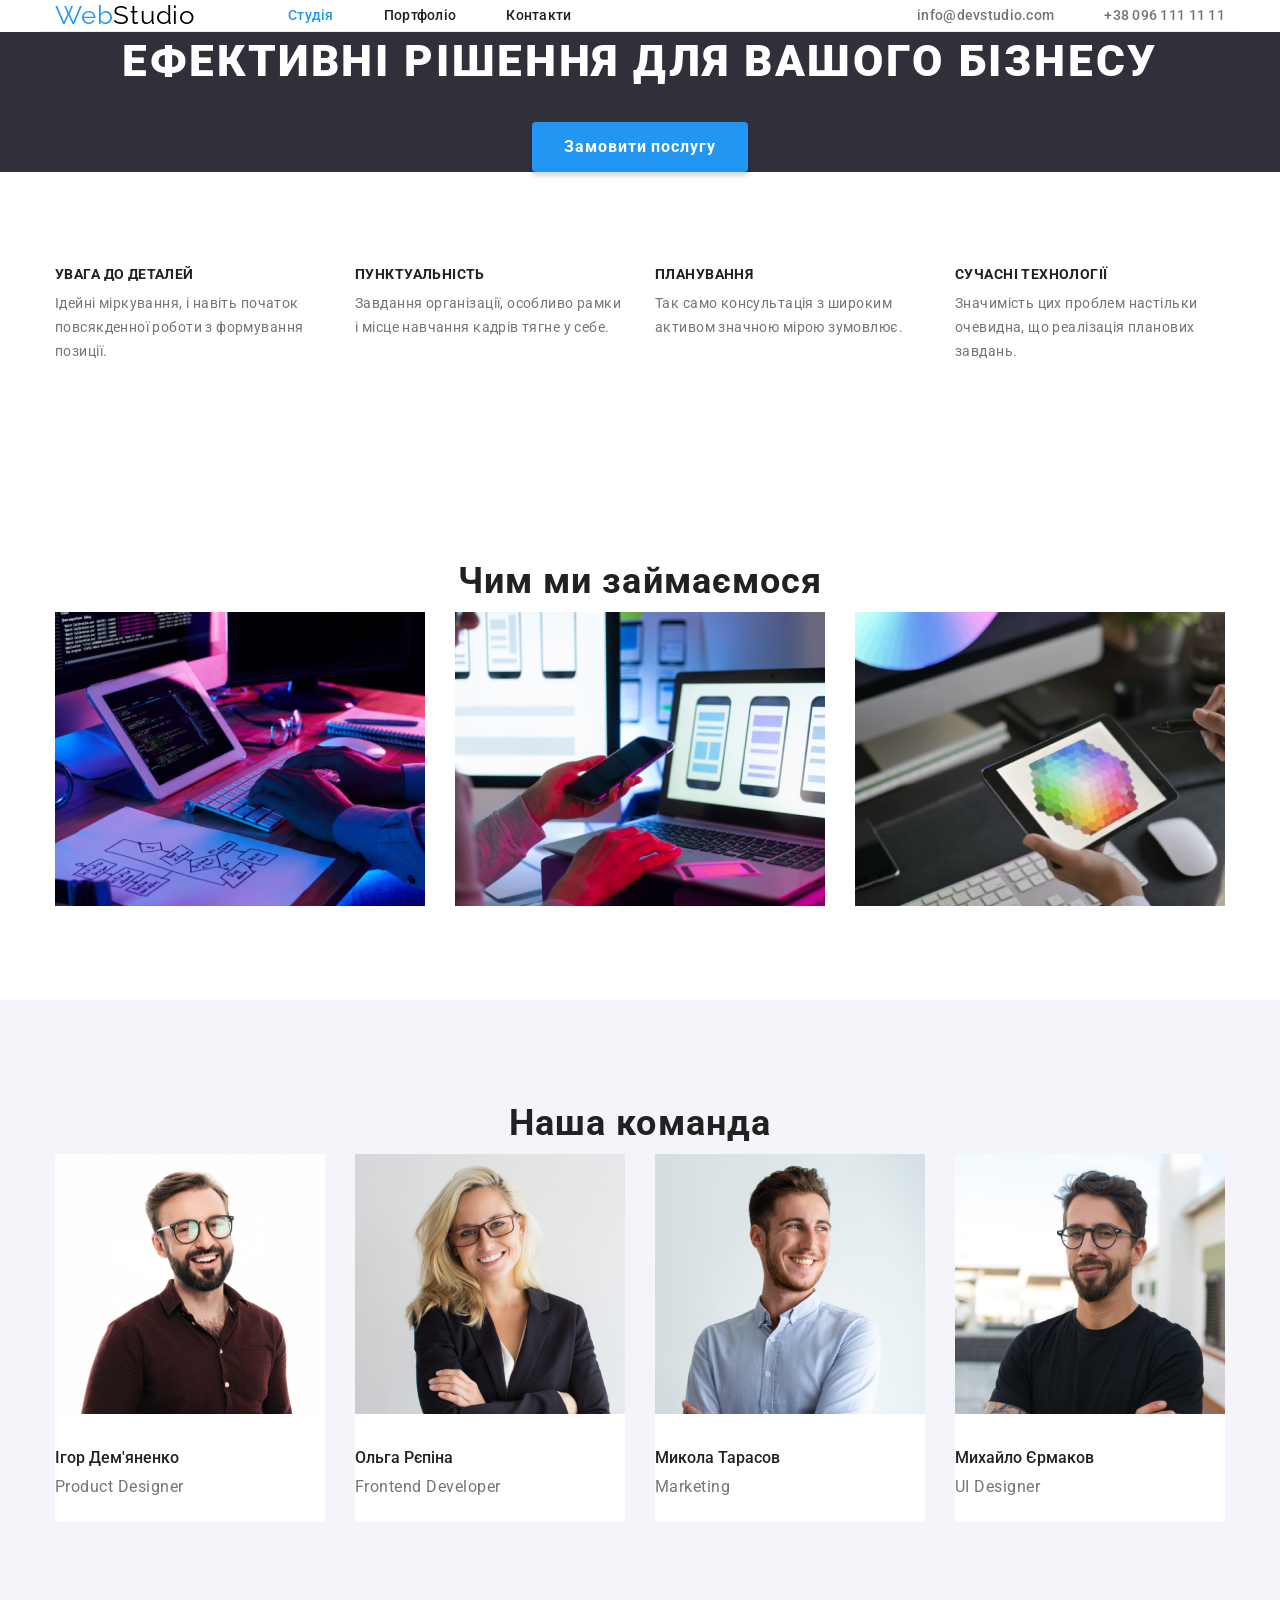
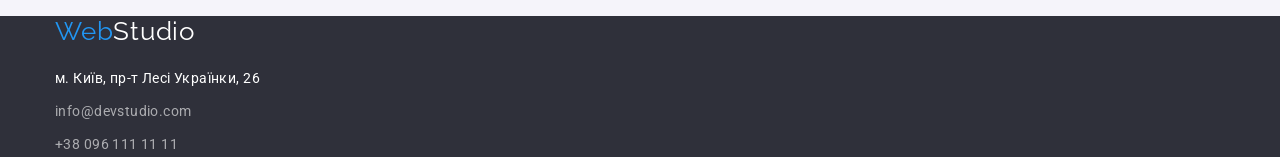
==== index.html @ 1fbc31d1 "refreshed" ====
<!DOCTYPE html>
<html lang="uk">
  <head>
    <meta charset="UTF-8" />
    <meta http-equiv="X-UA-Compatible" content="IE=edge" />
    <meta name="viewport" content="width=device-width, initial-scale=1.0" />
    <link rel="preconnect" href="https://fonts.googleapis.com" />
    <link rel="preconnect" href="https://fonts.gstatic.com" crossorigin />
    <link
      href="https://fonts.googleapis.com/css2?family=Raleway:wght@700&family=Roboto:wght@400;500;700;900&display=swap"
      rel="stylesheet"
    />

    <link
      rel="stylesheet"
      href="https://cdnjs.cloudflare.com/ajax/libs/modern-normalize/1.1.0/modern-normalize.min.css"
      integrity="sha512-wpPYUAdjBVSE4KJnH1VR1HeZfpl1ub8YT/NKx4PuQ5NmX2tKuGu6U/JRp5y+Y8XG2tV+wKQpNHVUX03MfMFn9Q=="
      crossorigin="anonymous"
      referrerpolicy="no-referrer"
    />
    <link rel="stylesheet" href="./css/styles.css" />
    <title>WebStudio</title>
  </head>
  <body>
    <header>
      <div class="container main-nav port-container">
        <nav class="main-nav">
          <a href="./index.html" class="logo">
            Web<span class="logo-studio">Studio</span></a
          >
          <ul class="nav">
            <li class="nav-item">
              <a href="./index.html" class="link-studio current">Студія</a>
            </li>
            <li class="nav-item">
              <a href="./portfolio.html" class="link-portfolio">Портфоліо</a>
            </li>
            <li class="nav-item"><a href="#" class="link-item">Контакти</a></li>
          </ul>
        </nav>
        <ul class="contacts-head">
          <li>
            <a href="mailto:info@devstudio.com" class="mail"
              >info@devstudio.com</a
            >
          </li>
          <li>
            <a href="tel:+38096-111-1111" class="tel"> +38 096 111 11 11</a>
          </li>
        </ul>
      </div>
    </header>
    <main>
      <section class="head-section">
        <div class="container">
          <h1 class="header">Ефективні рішення для вашого бізнесу</h1>
          <button type="button" class="button">Замовити послугу</button>
        </div>
      </section>
      <section class="section">
        <div class="container">
          <h2 class="visually-hidden">Наші переваги</h2>
          <ul class="benefits-ul">
            <li class="ul-item">
              <h3 class="li-item">Увага до деталей</h3>
              <p class="main-text">
                Ідейні міркування, і навіть початок повсякденної роботи з
                формування позиції.
              </p>
            </li>
            <li class="ul-item">
              <h3 class="li-item">Пунктуальність</h3>
              <p class="main-text">
                Завдання організації, особливо рамки і місце навчання кадрів
                тягне у себе.
              </p>
            </li>
            <li class="ul-item">
              <h3 class="li-item">Планування</h3>
              <p class="main-text">
                Так само консультація з широким активом значною мірою зумовлює.
              </p>
            </li>
            <li class="ul-item">
              <h3 class="li-item">Сучасні технології</h3>
              <p class="main-text">
                Значимість цих проблем настільки очевидна, що реалізація
                планових завдань.
              </p>
            </li>
          </ul>
        </div>
      </section>
      <section class="section">
        <div class="container">
          <h2 class="what-we-do">Чим ми займаємося</h2>
          <ul class="third-sec-img">
            <li>
              <img
                class="wwd-img"
                src="./images/img-new.jpg"
                alt="working_space"
                width="370"
                height="294"
              />
            </li>
            <li>
              <img
                class="wwd-img"
                src="./images/img-new1.jpg"
                alt="laptop"
                width="370"
                height="294"
              />
            </li>
            <li>
              <img
                class="wwd-img"
                src="./images/img-new2.jpg"
                alt="tablet"
                width="370"
                height="294"
              />
            </li>
          </ul>
        </div>
      </section>
      <section class="section team-bg">
        <div class="container">
          <h2 class="our-team">Наша команда</h2>
          <ul class="team-ul">
            <li class="team-card">
              <img
                class="team-img"
                src="./images/igor.jpg"
                alt="Igor"
                width="270"
                height="260"
                class="igor-img"
              />
              <h3 class="name">Ігор Дем'яненко</h3>
              <p class="job">Product Designer</p>
            </li>
            <li class="team-card">
              <img
                class="team-img"
                src="./images/olga.jpg"
                alt="Olga"
                width="270"
                height="260"
                class="olga-img"
              />
              <h3 class="name">Ольга Рєпіна</h3>
              <p class="job">Frontend Developer</p>
            </li>
            <li class="team-card">
              <img
                class="team-img"
                src="./images/mykola.jpg"
                alt="Mykola"
                width="270"
                height="260"
                class="mykola-img"
              />
              <h3 class="name">Микола Тарасов</h3>
              <p class="job">Marketing</p>
            </li>
            <li class="team-card">
              <img
                class="team-img"
                src="./images/mykhaylo.jpg"
                alt="Mykhaylo"
                width="270"
                height="260"
                class="mykhaylo-img"
              />
              <h3 class="name">Михайло Єрмаков</h3>
              <p class="job">UI Designer</p>
            </li>
          </ul>
        </div>
      </section>
    </main>
    <footer class="footer">
      <div class="container">
        <a href="./index.html" class="logo-foot">
          Web<span class="logo-studio-foot">Studio</span>
        </a>
        <address>
          <ul>
            <li class="foot-li">
              <a
                class="adress"
                href="https://goo.gl/maps/hvYjM6rdS48BePDG6"
                target="_blank"
                rel="noopener noreferrer nofollow"
                >м. Київ, пр-т Лесі Українки, 26</a
              >
            </li>
            <li class="foot-li">
              <a href="mailto:info@devstudio.com" class="contact-foot"
                >info@devstudio.com</a
              >
            </li>
            <li class="foot-li">
              <a href="tel:+38096-111-1111" class="contact-foot">
                +38 096 111 11 11</a
              >
            </li>
          </ul>
        </address>
      </div>
    </footer>
  </body>
</html>
---- css/styles.css ----
/* font-family: 'Raleway', sans-serif;
font-family: 'Roboto', sans-serif;*/
*,
*::before,
*::after {
  box-sizing: border-box;
}
a {
  color: unset;
  text-decoration: none;
}
ul {
  list-style-type: none;
}
h1,
h2,
h3,
p,
ul {
  margin: 0px;
  padding: 0px;
}
:root {
  --color-primary: #212121;
  --color-secondary: #757575;
  --color-bg-dark: #2f303a;
  --color-bg-team: #f5f4fa;
  --color-rare: #2196f3;
  --color-foot: rgba(255, 255, 255, 0.6);
  --color-brand-dcr: #757575;
  --color-button-bg: #188ce8;
}
body {
  font-family: "Roboto", sans-serif;
  color: var(--color-primary);
  background-color: #fff;
  margin: 0 auto;
}
.container {
  width: 100%;
  max-width: 1200px;
  margin: 0 auto;
  padding-left: 15px;
  padding-right: 15px;
}
.section {
  padding-top: 94px;
  padding-bottom: 94px;
}

/*Nav*/

.button {
  display: block;
  background-color: var(--color-rare);
  color: #fff;
  box-shadow: 0px 4px 4px rgba(0, 0, 0, 0.15);
  border-radius: 4px;
  cursor: pointer;
  font-family: "Roboto", sans-serif;
  font-style: normal;
  font-weight: 700;
  font-size: 16px;
  line-height: 30px;
  display: flex;
  align-items: center;
  text-align: center;
  letter-spacing: 0.06em;
  padding: 10px 32px;
  border: none;
  margin-left: auto;
  margin-right: auto;
}
.button:hover,
.button:focus {
  background-color: var(--color-button-bg);
}
.button:active {
  background-color: var(--color-button-bg);
}
.main-nav {
  display: flex;
  align-items: center;
}
.nav {
  display: flex;
  align-items: center;
}
.nav-item {
  margin-right: 50px;
  display: block;
}
.nav-item:last-child {
  margin-right: 0px;
}
.contacts-head {
  display: flex;
  margin-left: auto;
}
.mail:hover,
.mail:focus,
.tel:hover,
.tel:focus {
  color: var(--color-rare);
}
.mail {
  color: var(--color-secondary);
  font-weight: 500;
  font-size: 14px;
  line-height: 16px;
  letter-spacing: 0.02em;
}
.tel {
  color: var(--color-secondary);
  font-weight: 500;
  font-size: 14px;
  line-height: 16px;
  letter-spacing: 0.02em;
  margin-left: 50px;
}

.logo {
  font-family: "Raleway", sans-serif;
  font-size: 26px;
  line-height: 1.192;
  letter-spacing: 0.03em;
  color: var(--color-rare);
  margin-right: 93px;
}
.logo-studio {
  color: #000;
}
.logo-studio-foot {
  color: #fff;
}

.link-item,
.link-studio,
.link-portfolio {
  font-weight: 500;
  font-size: 14px;
  line-height: 1.142;
  letter-spacing: 0.02em;
  color: var(--color-primary);
}
.link-item:hover,
.link-item:focus,
.link-studio:hover,
.link-studio:focus,
.link-portfolio:hover,
.link-portfolio:focus {
  color: var(--color-rare);
}
.link-studio.current {
  color: var(--color-rare);
}
.link-portfolio.current {
  color: var(--color-rare);
}
/*H1*/

.header {
  font-weight: 900;
  font-size: 44px;
  line-height: 1.363;
  text-align: center;
  letter-spacing: 0.06em;
  text-transform: uppercase;
  color: #fff;
  margin-top: 0px;
  margin-bottom: 30px;
}

/*Main*/

.visually-hidden {
  position: absolute;
  white-space: nowrap;
  width: 1px;
  height: 1px;
  overflow: hidden;
  border: 0;
  padding: 0;
  clip: rect(0 0 0 0);
  clip-path: inset(50%);
  margin: -1px;
}
.li-item {
  font-weight: 700;
  font-size: 14px;
  line-height: 1.142;
  letter-spacing: 0.03em;
  text-transform: uppercase;
  color: var(--color-primary);
  margin-bottom: 10px;
}
.team-card {
  display: block;
  margin-right: 30px;
  padding-bottom: 30px;
  padding-top: 0px;

  background-color: #fff;
  width: 270px;
  height: 368px;
  left: 215px;
  top: 1632px;
}
.team-card:last-child {
  margin-right: 0;
}
.team-img {
  margin-bottom: 30px;
}
.team-ul {
  display: flex;
}
.team-bg {
  background-color: var(--color-bg-team);
}
.main-text,
.job {
  font-size: 14px;
  line-height: 1.714;
  letter-spacing: 0.03em;
  color: var(--color-secondary);
}
.li-item,
.main-text {
  width: 270px;
}
.benefits-ul {
  display: flex;
}

.ul-item {
  width: 270px;

  margin-right: 30px;
}
.what-we-do,
.our-team {
  font-weight: 700;
  font-size: 36px;
  line-height: 1.666;
  text-align: center;
  letter-spacing: 0.03em;
  color: var(--color-primary);
}

.third-sec-img {
  display: flex;
}
.wwd-img {
  display: block;
  margin-right: 30px;
}

.name,
.job {
  font-size: 16px;
  line-height: 1.187;
}
.name {
  font-weight: 500;
  margin-bottom: 10px;
}
.job {
  margin: 0px;
}

/*Footer*/

.contact-foot,
.adress {
  font-style: normal;
  font-size: 14px;
  line-height: 1.714;
  letter-spacing: 0.03em;
}
.adress {
  color: #fff;
}
.contact-foot {
  color: var(--color-foot);
}
.contact-foot:hover,
.contact-foot:focus,
.adress:focus,
.adress:hover {
  color: var(--color-rare);
  cursor: default;
}

.logo-foot {
  display: block;
  margin-bottom: 20px;
  font-family: "Raleway", sans-serif;
  font-size: 26px;
  line-height: 1.192;
  letter-spacing: 0.03em;
  color: var(--color-rare);
}
.foot-li {
  margin-bottom: 9px;
}
.foot-li:last-child {
  margin-bottom: 0;
}
/*Portfolio*/

.head-section {
  background-color: var(--color-bg-dark);
}
.footer {
  background-color: var(--color-bg-dark);
}
.team {
  background-color: var(--color-bg-team);
}
.brand-name {
  font-weight: 700;
  font-size: 18px;
  line-height: 2;
  letter-spacing: 0.06em;
  color: var(--color-primary);
}
.brand-description {
  font-size: 16px;
  line-height: 1.875;
  letter-spacing: 0.03em;
  color: var(--color-brand-dcr);
}

.b-web-sites,
.b-apps,
.b-disign,
.b-marketing,
.b-everything {
  cursor: pointer;
  background: var(--color-bg-team);
  border-radius: 4px;
  font-family: "Roboto", sans-serif;
  font-weight: 500;
  font-size: 16px;
  line-height: 1.625;
  text-align: center;
  letter-spacing: 0.03em;
  color: var(--color-primary);
  padding: 6px 22px;
  border: none;
  display: block;
  margin-right: 30px;
}
.b-marketing {
  margin-right: 0;
}
.b-everything:focus,
.b-everything:hover,
.b-everything:active,
.b-web-sites:focus,
.b-apps:focus,
.b-disign:focus,
.b-marketing:focus,
.b-web-sites:hover,
.b-apps:hover,
.b-disign:hover,
.b-marketing:hover,
.b-web-sites:active,
.b-apps:active,
.b-disign:active,
.b-marketing:active {
  background-color: var(--color-rare);
  box-shadow: 0px 3px 1px rgba(0, 0, 0, 0.1), 0px 1px 2px rgba(0, 0, 0, 0.08),
    0px 2px 2px rgba(0, 0, 0, 0.12);
  border-radius: 4px;
  font-family: "Roboto", sans-serif;
  font-weight: 500;
  font-size: 16px;
  line-height: 1.625;
  text-align: center;
  letter-spacing: 0.03em;
  color: #ffffff;
}
.portf-btn {
  display: flex;
  align-items: center;
  justify-content: center;
  margin-bottom: 50px;
  margin-top: 94px;
}
.brand-ul {
  display: flex;
  flex-wrap: wrap;
}

.brand-li {
  width: calc((100%-30px) / 3);
}
.brand-li:nth-child(3n) {
  margin-right: 0;
}
.brand-li:nth-last-child(-n + 3) {
  margin-bottom: 0px;
}
.port-container {
  border-bottom: 1px solid #ececec;
}
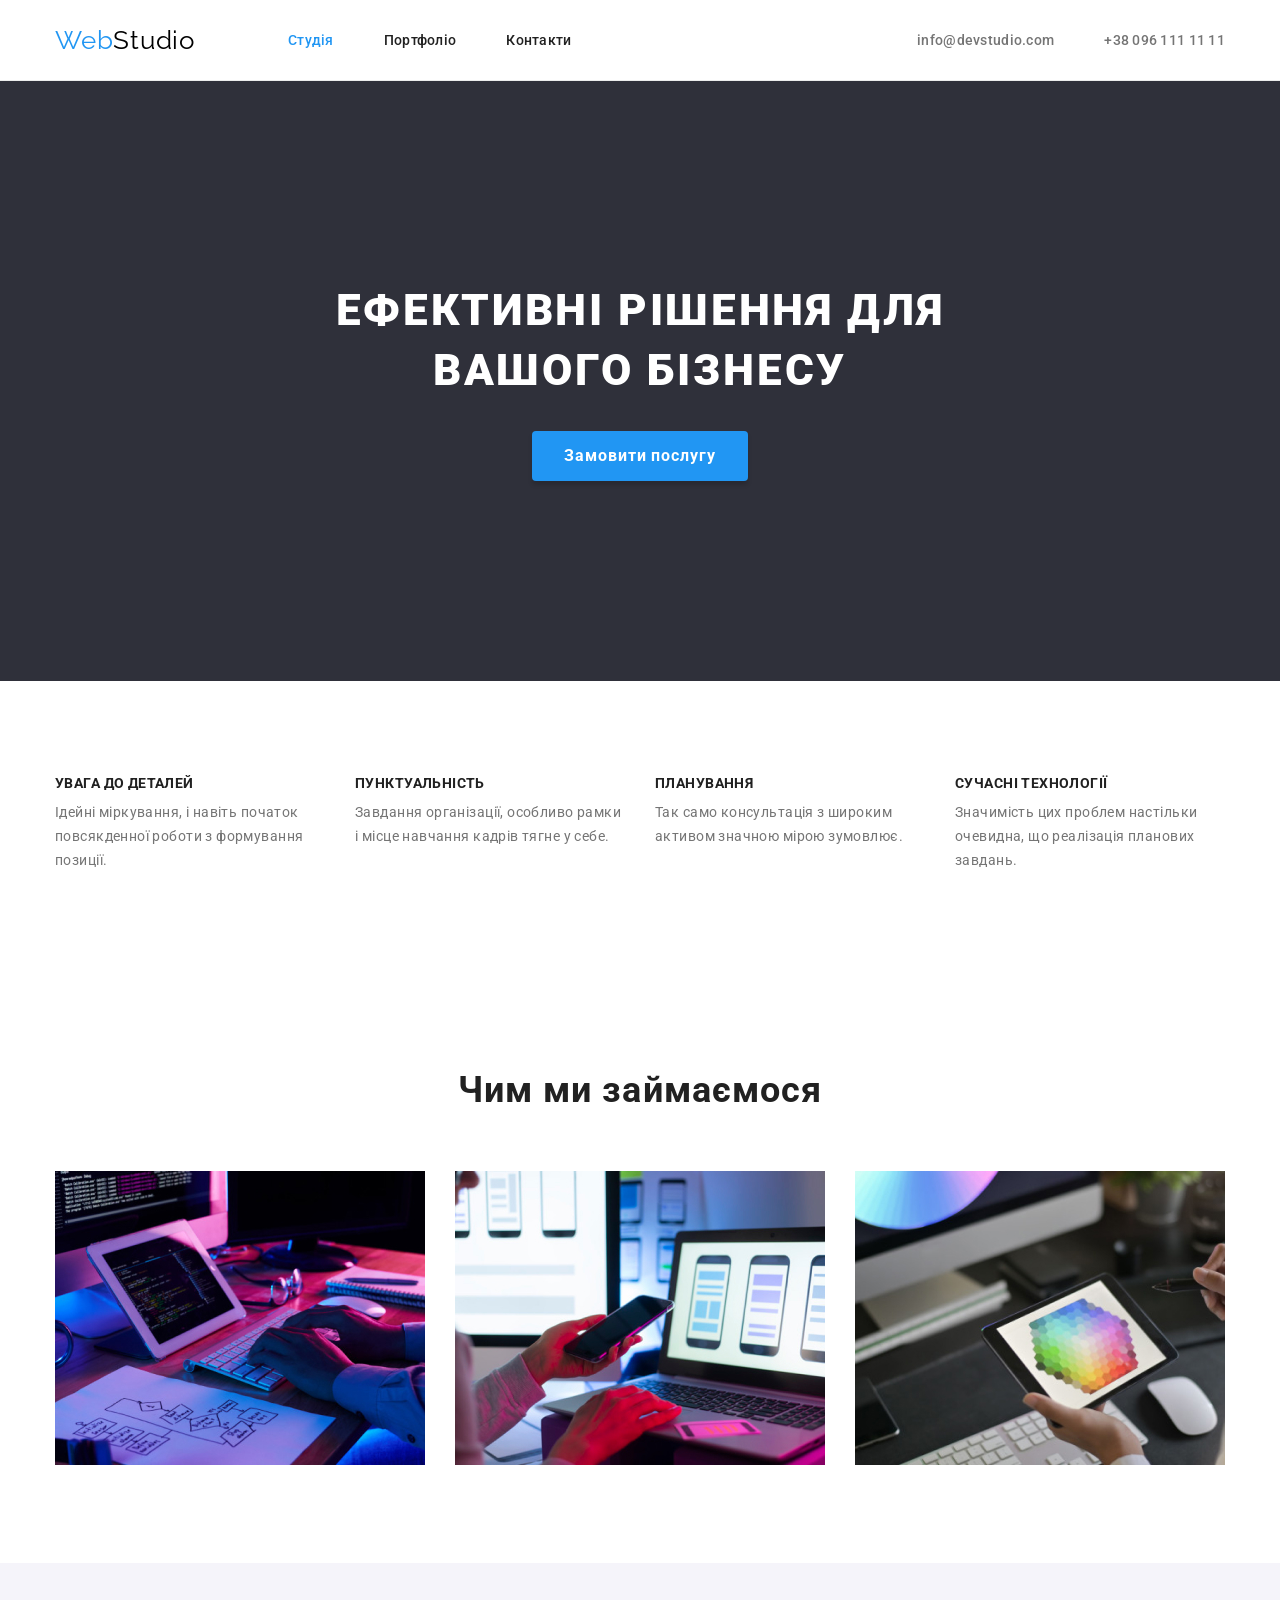
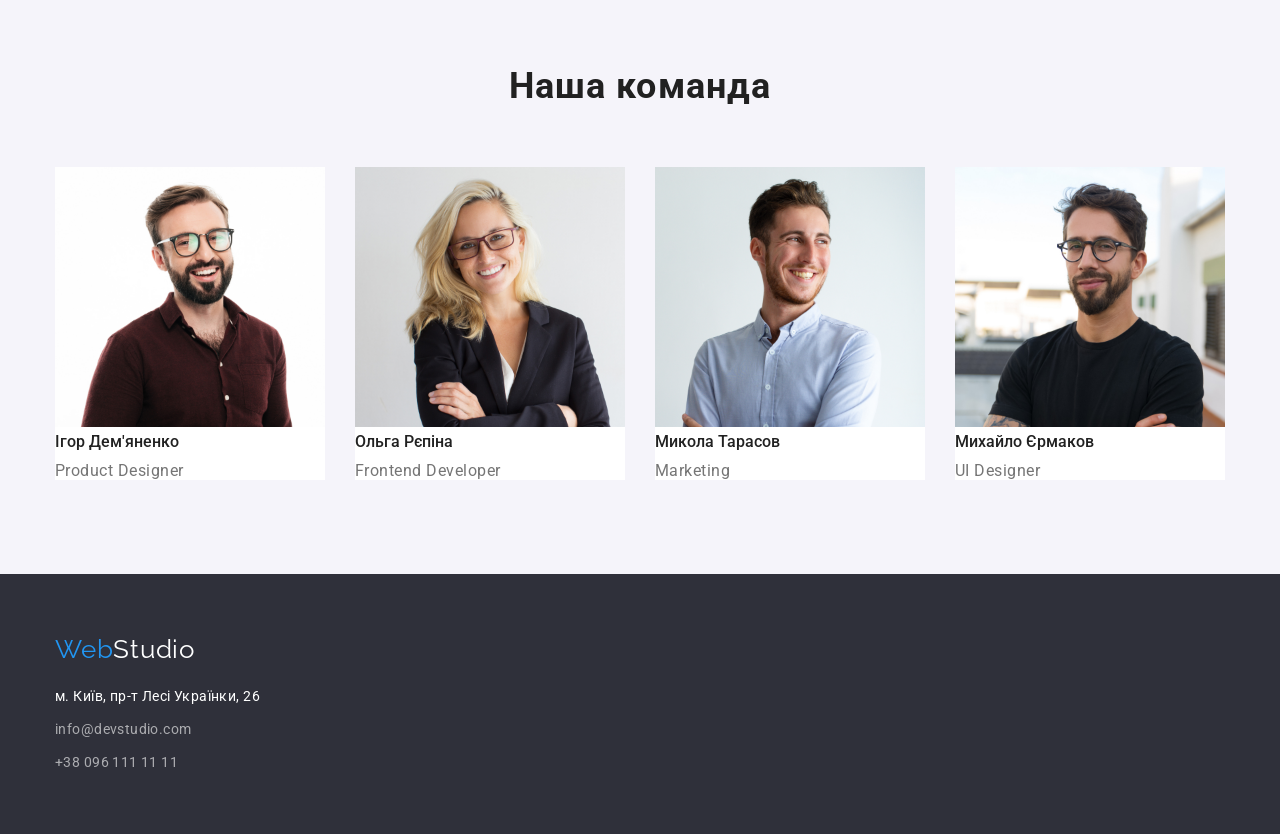
==== commit 8f81beb4: "fixed" ====
--- a/index.html
+++ b/index.html
@@ -22,8 +22,8 @@
     <title>WebStudio</title>
   </head>
   <body>
-    <header>
-      <div class="container main-nav port-container">
+    <header class="port-container">
+      <div class="container main-nav">
         <nav class="main-nav">
           <a href="./index.html" class="logo">
             Web<span class="logo-studio">Studio</span></a
@@ -39,12 +39,12 @@
           </ul>
         </nav>
         <ul class="contacts-head">
-          <li>
+          <li class="li-mail">
             <a href="mailto:info@devstudio.com" class="mail"
               >info@devstudio.com</a
             >
           </li>
-          <li>
+          <li class="li-tel">
             <a href="tel:+38096-111-1111" class="tel"> +38 096 111 11 11</a>
           </li>
         </ul>
@@ -95,27 +95,24 @@
         <div class="container">
           <h2 class="what-we-do">Чим ми займаємося</h2>
           <ul class="third-sec-img">
-            <li>
-              <img
-                class="wwd-img"
+            <li class="wwd-img">
+              <img
                 src="./images/img-new.jpg"
                 alt="working_space"
                 width="370"
                 height="294"
               />
             </li>
-            <li>
-              <img
-                class="wwd-img"
+            <li class="wwd-img">
+              <img
                 src="./images/img-new1.jpg"
                 alt="laptop"
                 width="370"
                 height="294"
               />
             </li>
-            <li>
-              <img
-                class="wwd-img"
+            <li class="wwd-img">
+              <img
                 src="./images/img-new2.jpg"
                 alt="tablet"
                 width="370"
@@ -128,6 +125,7 @@
       <section class="section team-bg">
         <div class="container">
           <h2 class="our-team">Наша команда</h2>
+
           <ul class="team-ul">
             <li class="team-card">
               <img
--- a/css/styles.css
+++ b/css/styles.css
@@ -51,7 +51,6 @@
 /*Nav*/
 
 .button {
-  display: block;
   background-color: var(--color-rare);
   color: #fff;
   box-shadow: 0px 4px 4px rgba(0, 0, 0, 0.15);
@@ -62,14 +61,10 @@
   font-weight: 700;
   font-size: 16px;
   line-height: 30px;
-  display: flex;
-  align-items: center;
-  text-align: center;
+
   letter-spacing: 0.06em;
   padding: 10px 32px;
   border: none;
-  margin-left: auto;
-  margin-right: auto;
 }
 .button:hover,
 .button:focus {
@@ -96,6 +91,8 @@
 .contacts-head {
   display: flex;
   margin-left: auto;
+
+  align-items: center;
 }
 .mail:hover,
 .mail:focus,
@@ -116,6 +113,8 @@
   font-size: 14px;
   line-height: 16px;
   letter-spacing: 0.02em;
+}
+.li-tel {
   margin-left: 50px;
 }
 
@@ -142,6 +141,8 @@
   line-height: 1.142;
   letter-spacing: 0.02em;
   color: var(--color-primary);
+  padding: 32px 0;
+  display: block;
 }
 .link-item:hover,
 .link-item:focus,
@@ -169,6 +170,9 @@
   color: #fff;
   margin-top: 0px;
   margin-bottom: 30px;
+  max-width: 697px;
+  margin-left: auto;
+  margin-right: auto;
 }
 
 /*Main*/
@@ -194,30 +198,26 @@
   color: var(--color-primary);
   margin-bottom: 10px;
 }
+.ul-item:last-child {
+  margin-right: 0;
+}
 .team-card {
-  display: block;
   margin-right: 30px;
-  padding-bottom: 30px;
-  padding-top: 0px;
-
   background-color: #fff;
-  width: 270px;
-  height: 368px;
-  left: 215px;
-  top: 1632px;
 }
 .team-card:last-child {
   margin-right: 0;
 }
-.team-img {
-  margin-bottom: 30px;
-}
+/*.team-img {
+  margin-bottom: 30px;}*/
+
 .team-ul {
   display: flex;
 }
 .team-bg {
   background-color: var(--color-bg-team);
 }
+
 .main-text,
 .job {
   font-size: 14px;
@@ -246,14 +246,16 @@
   text-align: center;
   letter-spacing: 0.03em;
   color: var(--color-primary);
+  margin-bottom: 50px;
 }
 
 .third-sec-img {
   display: flex;
+  gap: 30px;
 }
 .wwd-img {
   display: block;
-  margin-right: 30px;
+  max-width: 100%;
 }
 
 .name,
@@ -311,9 +313,13 @@
 
 .head-section {
   background-color: var(--color-bg-dark);
+  text-align: center;
+  padding: 200px;
 }
 .footer {
   background-color: var(--color-bg-dark);
+  padding-top: 60px;
+  padding-bottom: 60px;
 }
 .team {
   background-color: var(--color-bg-team);
@@ -350,10 +356,10 @@
   padding: 6px 22px;
   border: none;
   display: block;
-  margin-right: 30px;
-}
-.b-marketing {
-  margin-right: 0;
+}
+.portfolio-li {
+  display: block;
+  margin-right: 8px;
 }
 .b-everything:focus,
 .b-everything:hover,
@@ -387,15 +393,15 @@
   align-items: center;
   justify-content: center;
   margin-bottom: 50px;
-  margin-top: 94px;
 }
 .brand-ul {
   display: flex;
   flex-wrap: wrap;
+  gap: 30px;
 }
 
 .brand-li {
-  width: calc((100%-30px) / 3);
+  flex-basis: calc((100% - 60px) / 3);
 }
 .brand-li:nth-child(3n) {
   margin-right: 0;
@@ -406,3 +412,9 @@
 .port-container {
   border-bottom: 1px solid #ececec;
 }
+.brand-container {
+  padding: 20px 24px;
+  border-right: 1px solid #eeeeee;
+  border-left: 1px solid #eeeeee;
+  border-bottom: 1px solid #eeeeee;
+}
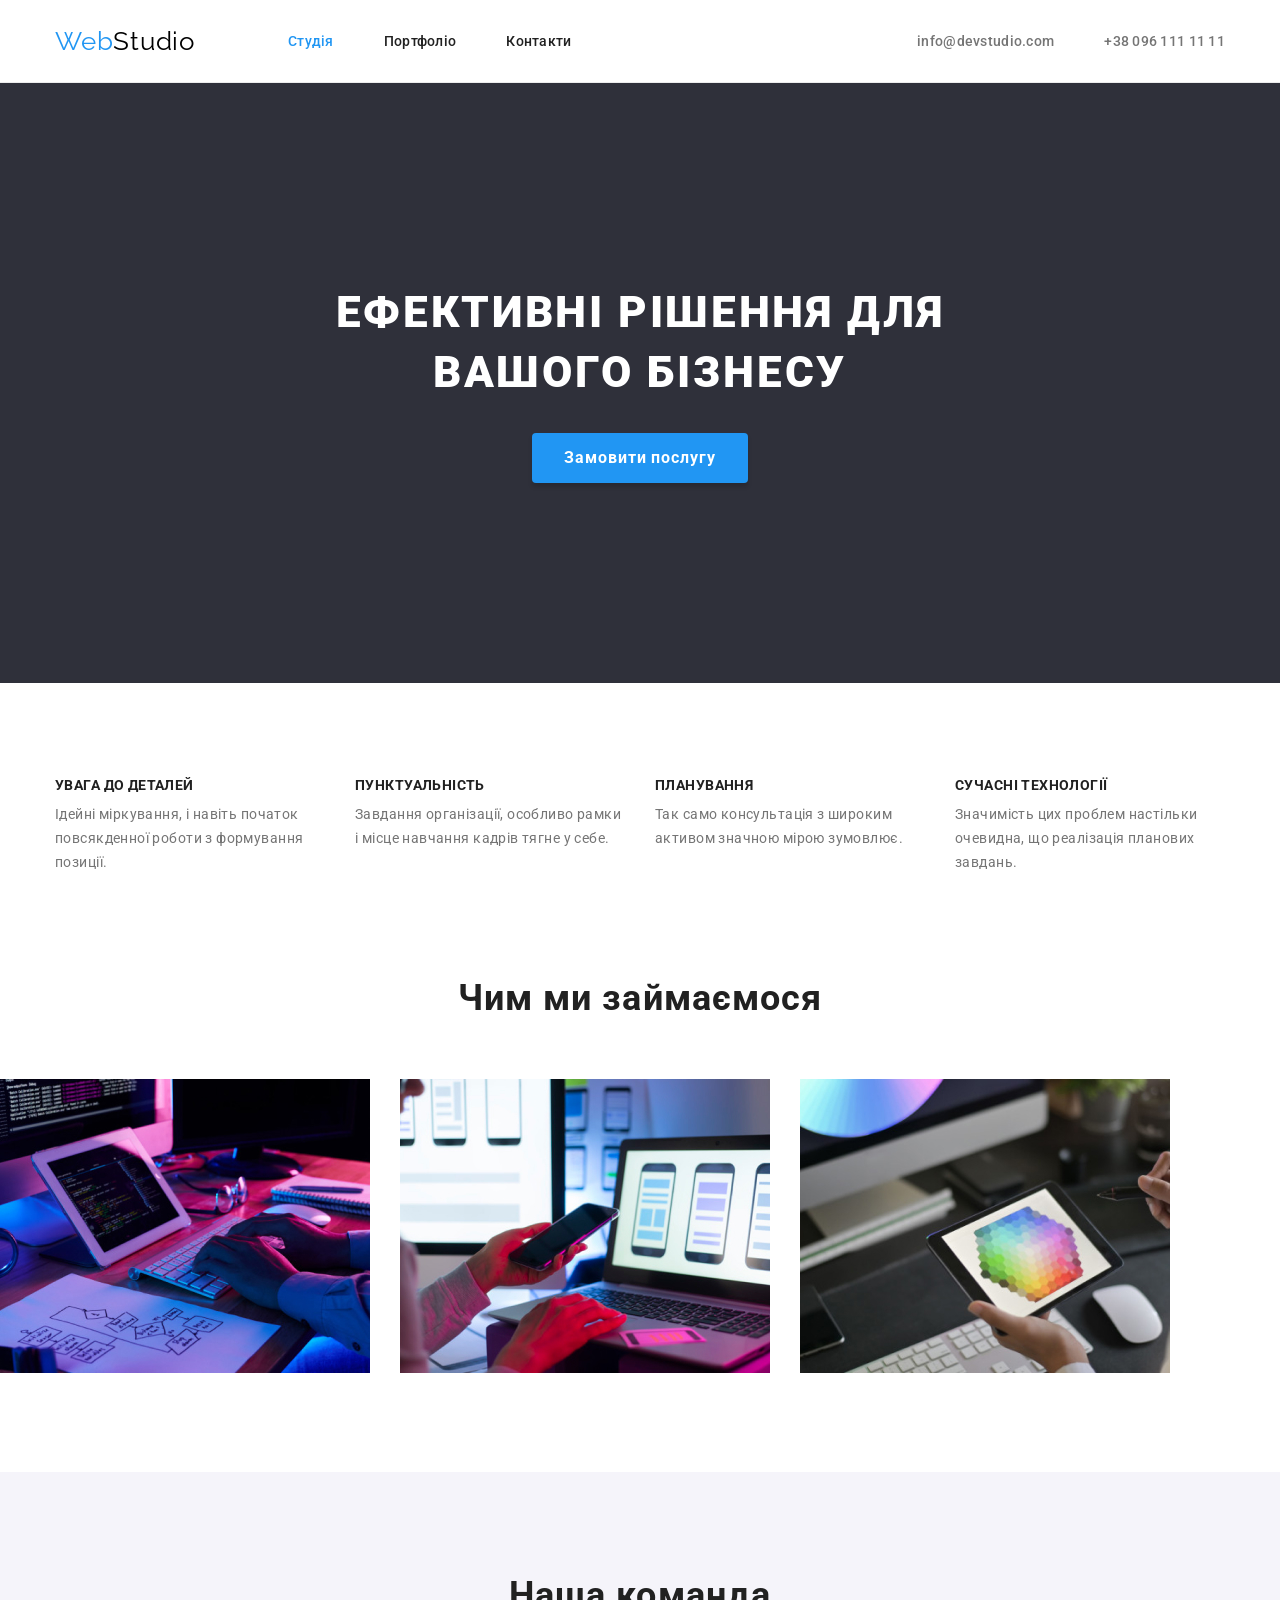
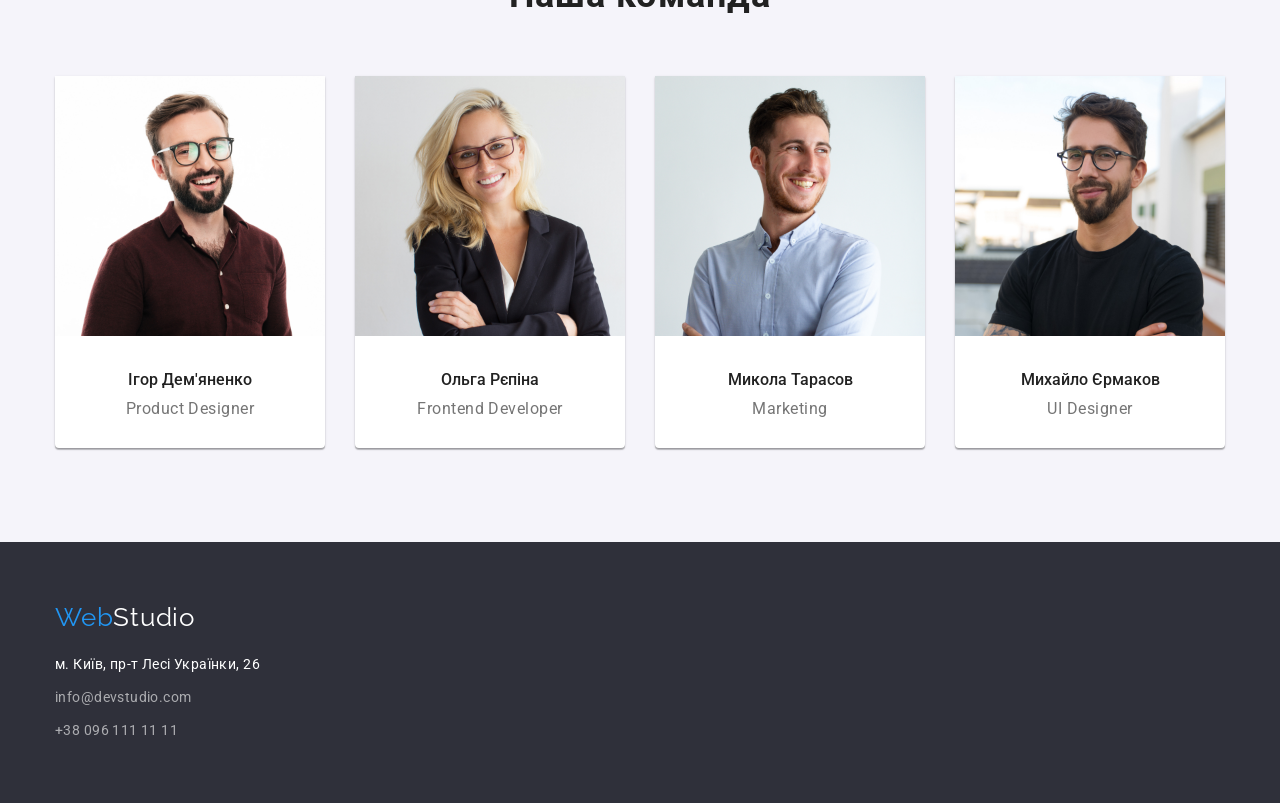
==== commit 81573086: "padding" ====
--- a/index.html
+++ b/index.html
@@ -57,42 +57,51 @@
           <button type="button" class="button">Замовити послугу</button>
         </div>
       </section>
-      <section class="section">
+      <section class="section pad-section">
         <div class="container">
           <h2 class="visually-hidden">Наші переваги</h2>
           <ul class="benefits-ul">
             <li class="ul-item">
-              <h3 class="li-item">Увага до деталей</h3>
-              <p class="main-text">
-                Ідейні міркування, і навіть початок повсякденної роботи з
-                формування позиції.
-              </p>
-            </li>
-            <li class="ul-item">
-              <h3 class="li-item">Пунктуальність</h3>
-              <p class="main-text">
-                Завдання організації, особливо рамки і місце навчання кадрів
-                тягне у себе.
-              </p>
-            </li>
-            <li class="ul-item">
-              <h3 class="li-item">Планування</h3>
-              <p class="main-text">
-                Так само консультація з широким активом значною мірою зумовлює.
-              </p>
-            </li>
-            <li class="ul-item">
-              <h3 class="li-item">Сучасні технології</h3>
-              <p class="main-text">
-                Значимість цих проблем настільки очевидна, що реалізація
-                планових завдань.
-              </p>
+              
+                <h3 class="li-item">Увага до деталей</h3>
+                <p class="main-text">
+                  Ідейні міркування, і навіть початок повсякденної роботи з
+                  формування позиції.
+                </p>
+              
+            </li>
+            <li class="ul-item">
+             
+                <h3 class="li-item">Пунктуальність</h3>
+                <p class="main-text">
+                  Завдання організації, особливо рамки і місце навчання кадрів
+                  тягне у себе.
+                </p>
+              
+            </li>
+            <li class="ul-item">
+              
+                <h3 class="li-item">Планування</h3>
+                <p class="main-text">
+                  Так само консультація з широким активом значною мірою
+                  зумовлює.
+                </p>
+              
+            </li>
+            <li class="ul-item">
+              
+                <h3 class="li-item">Сучасні технології</h3>
+                <p class="main-text">
+                  Значимість цих проблем настільки очевидна, що реалізація
+                  планових завдань.
+                </p>
+              
             </li>
           </ul>
         </div>
       </section>
       <section class="section">
-        <div class="container">
+        
           <h2 class="what-we-do">Чим ми займаємося</h2>
           <ul class="third-sec-img">
             <li class="wwd-img">
@@ -136,8 +145,12 @@
                 height="260"
                 class="igor-img"
               />
-              <h3 class="name">Ігор Дем'яненко</h3>
+              <div class="container">
+                <div class="team-container"> 
+<h3 class="name">Ігор Дем'яненко</h3>
               <p class="job">Product Designer</p>
+                </div>
+              
             </li>
             <li class="team-card">
               <img
@@ -148,8 +161,9 @@
                 height="260"
                 class="olga-img"
               />
+              <div class="team-container">
               <h3 class="name">Ольга Рєпіна</h3>
-              <p class="job">Frontend Developer</p>
+              <p class="job">Frontend Developer</p></div>
             </li>
             <li class="team-card">
               <img
@@ -160,8 +174,9 @@
                 height="260"
                 class="mykola-img"
               />
+              <div class="team-container">
               <h3 class="name">Микола Тарасов</h3>
-              <p class="job">Marketing</p>
+              <p class="job">Marketing</p></div>
             </li>
             <li class="team-card">
               <img
@@ -172,8 +187,9 @@
                 height="260"
                 class="mykhaylo-img"
               />
+              <div class="team-container">
               <h3 class="name">Михайло Єрмаков</h3>
-              <p class="job">UI Designer</p>
+              <p class="job">UI Designer</p></div>
             </li>
           </ul>
         </div>
--- a/css/styles.css
+++ b/css/styles.css
@@ -46,6 +46,9 @@
 .section {
   padding-top: 94px;
   padding-bottom: 94px;
+}
+.pad-section {
+  padding-bottom: 0;
 }
 
 /*Nav*/
@@ -116,6 +119,12 @@
 }
 .li-tel {
   margin-left: 50px;
+  display: block;
+  padding: 32px 0;
+}
+.li-mail {
+  display: block;
+  padding: 32px 0;
 }
 
 .logo {
@@ -204,6 +213,9 @@
 .team-card {
   margin-right: 30px;
   background-color: #fff;
+  box-shadow: 0px 1px 3px rgba(0, 0, 0, 0.12), 0px 1px 1px rgba(0, 0, 0, 0.14),
+    0px 2px 1px rgba(0, 0, 0, 0.2);
+  border-radius: 0px 0px 4px 4px;
 }
 .team-card:last-child {
   margin-right: 0;
@@ -231,6 +243,10 @@
 }
 .benefits-ul {
   display: flex;
+}
+.team-container {
+  padding: 30px 0;
+  text-align: center;
 }
 
 .ul-item {
@@ -360,6 +376,8 @@
 .portfolio-li {
   display: block;
   margin-right: 8px;
+  padding-top: 94px;
+  padding-bottom: 50px;
 }
 .b-everything:focus,
 .b-everything:hover,
@@ -392,7 +410,6 @@
   display: flex;
   align-items: center;
   justify-content: center;
-  margin-bottom: 50px;
 }
 .brand-ul {
   display: flex;
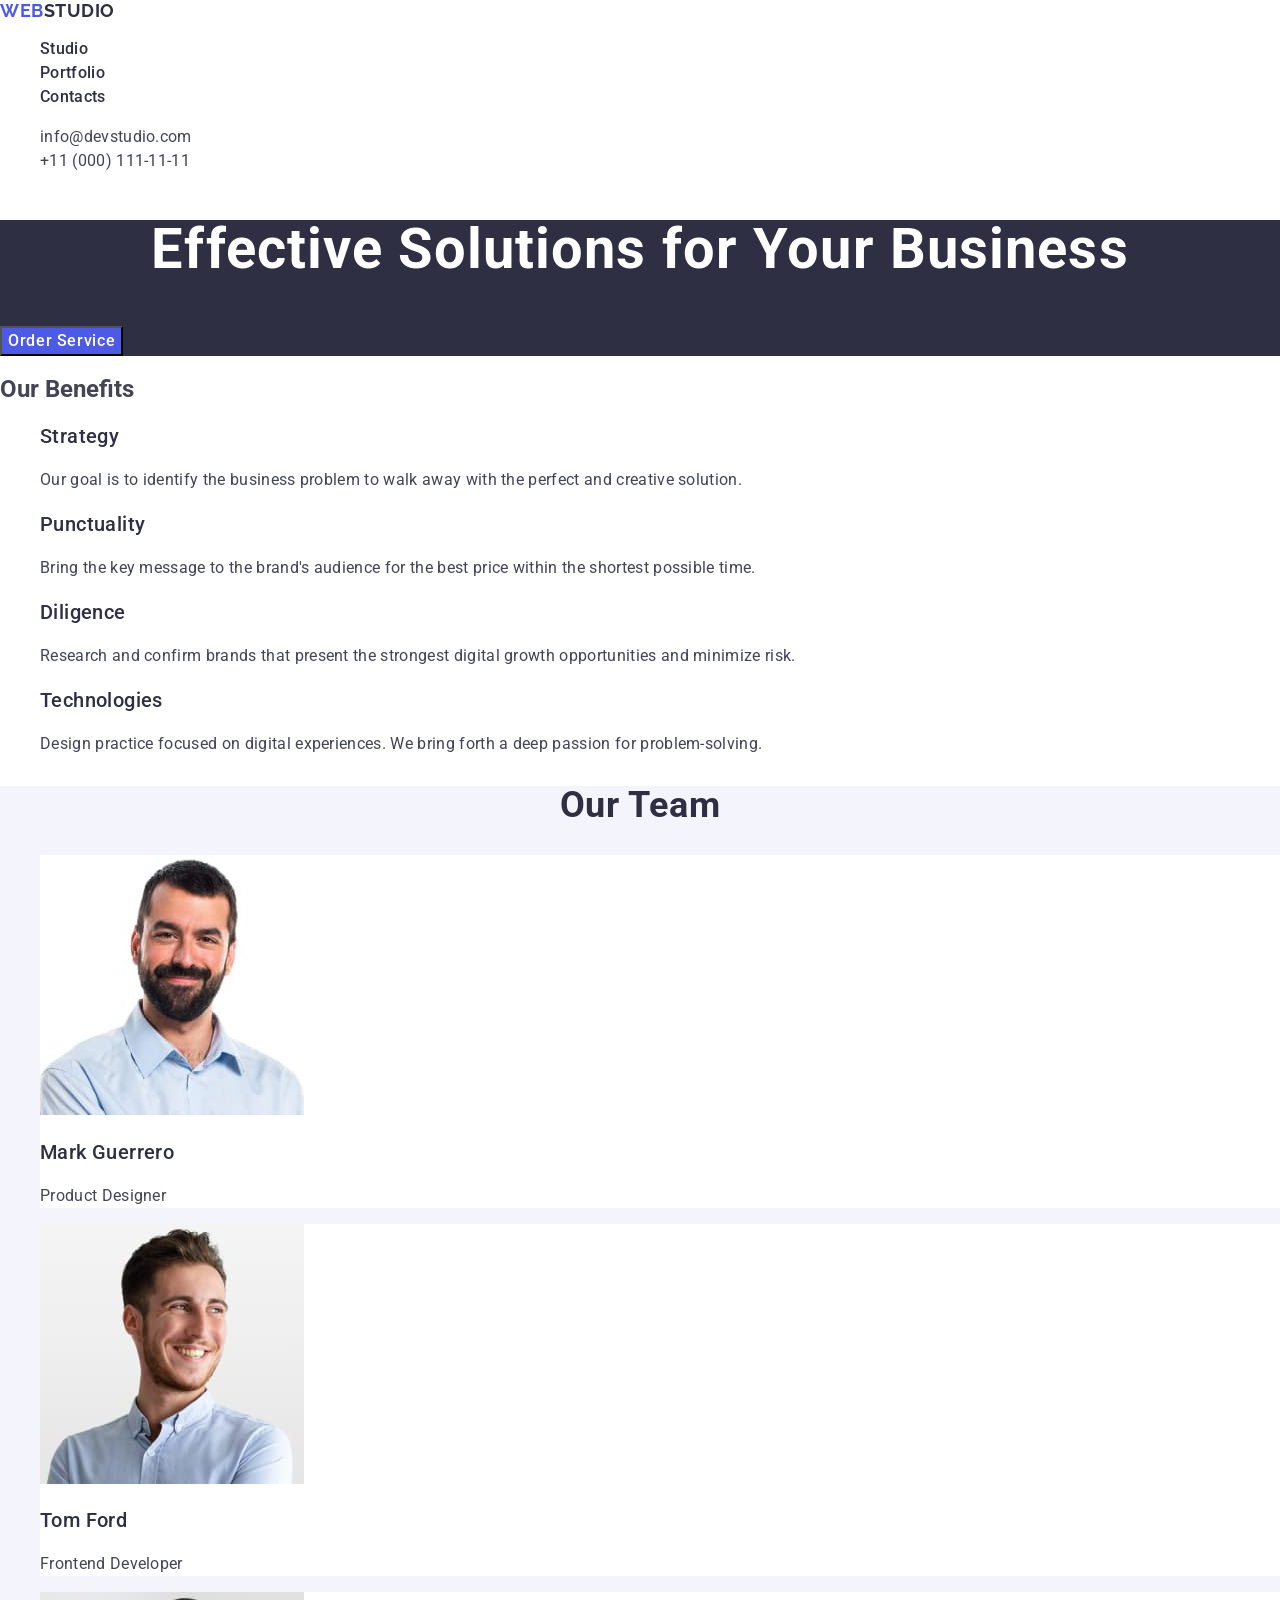
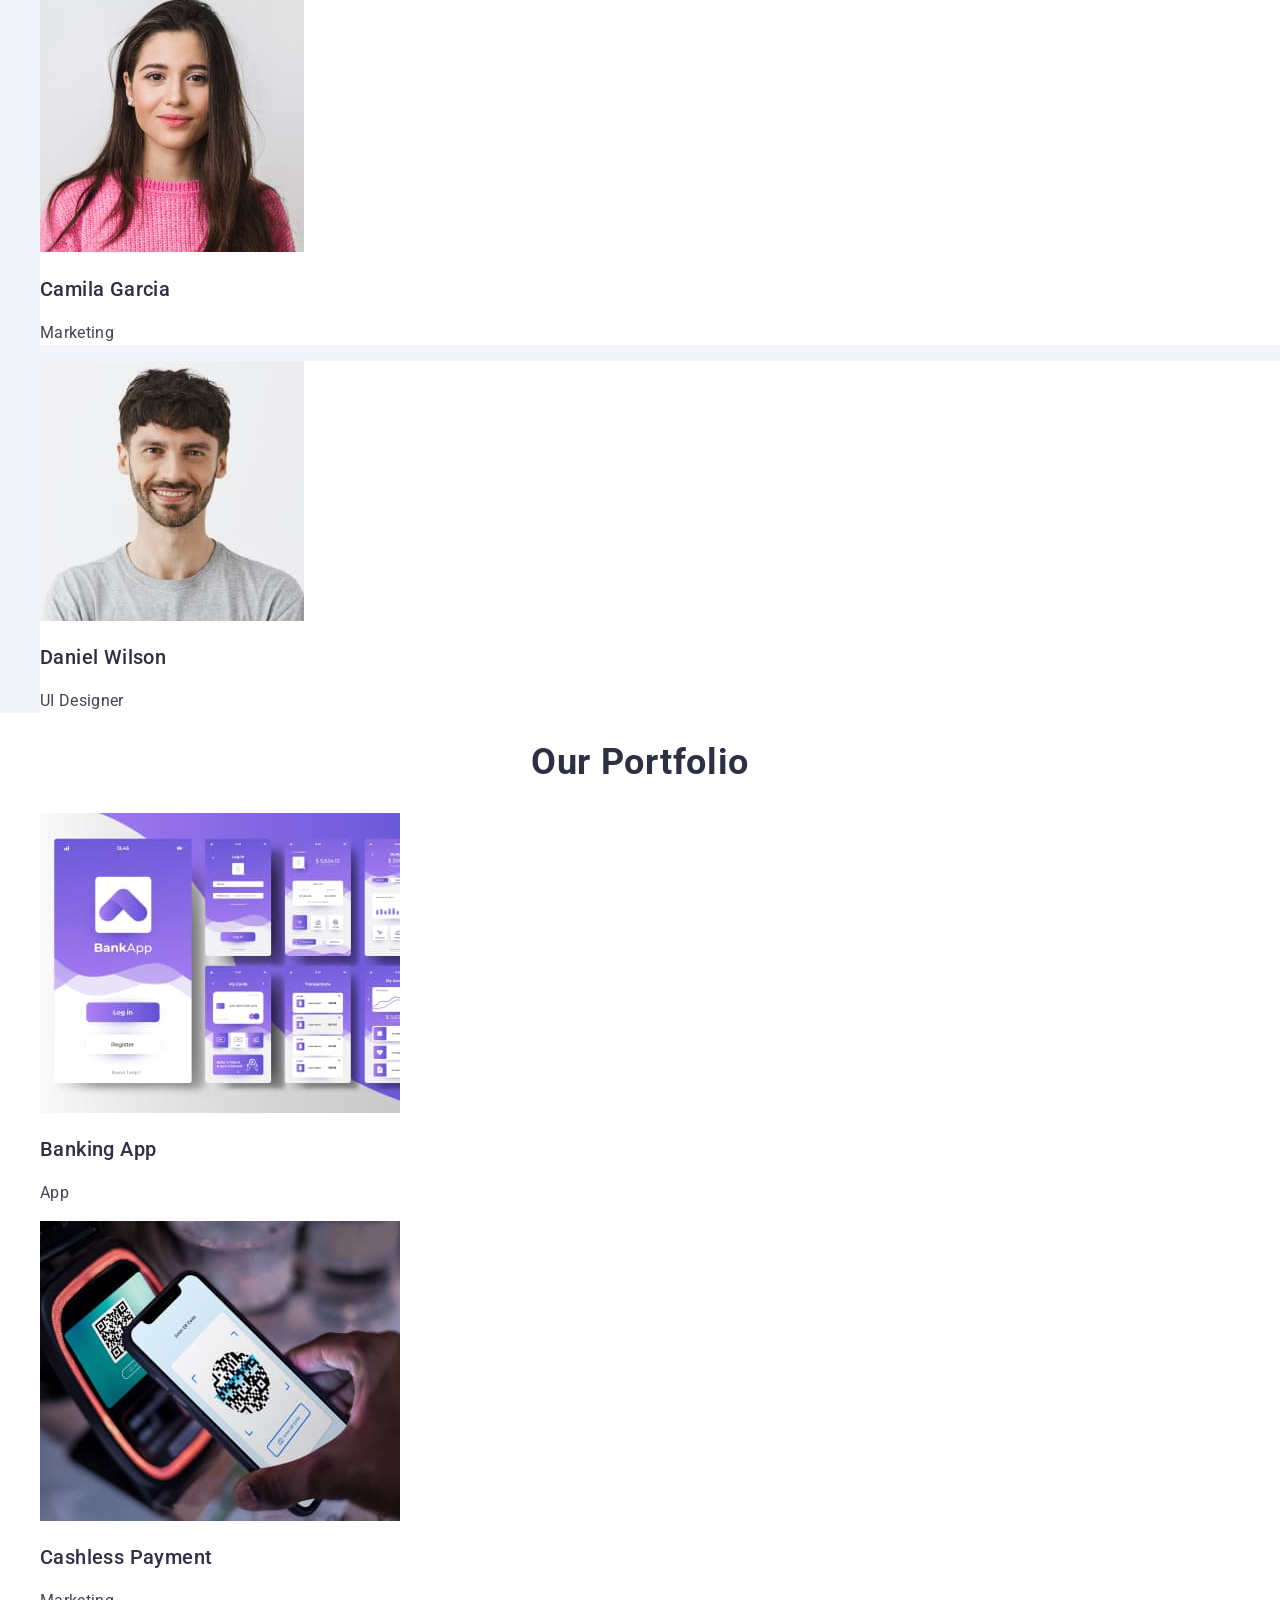
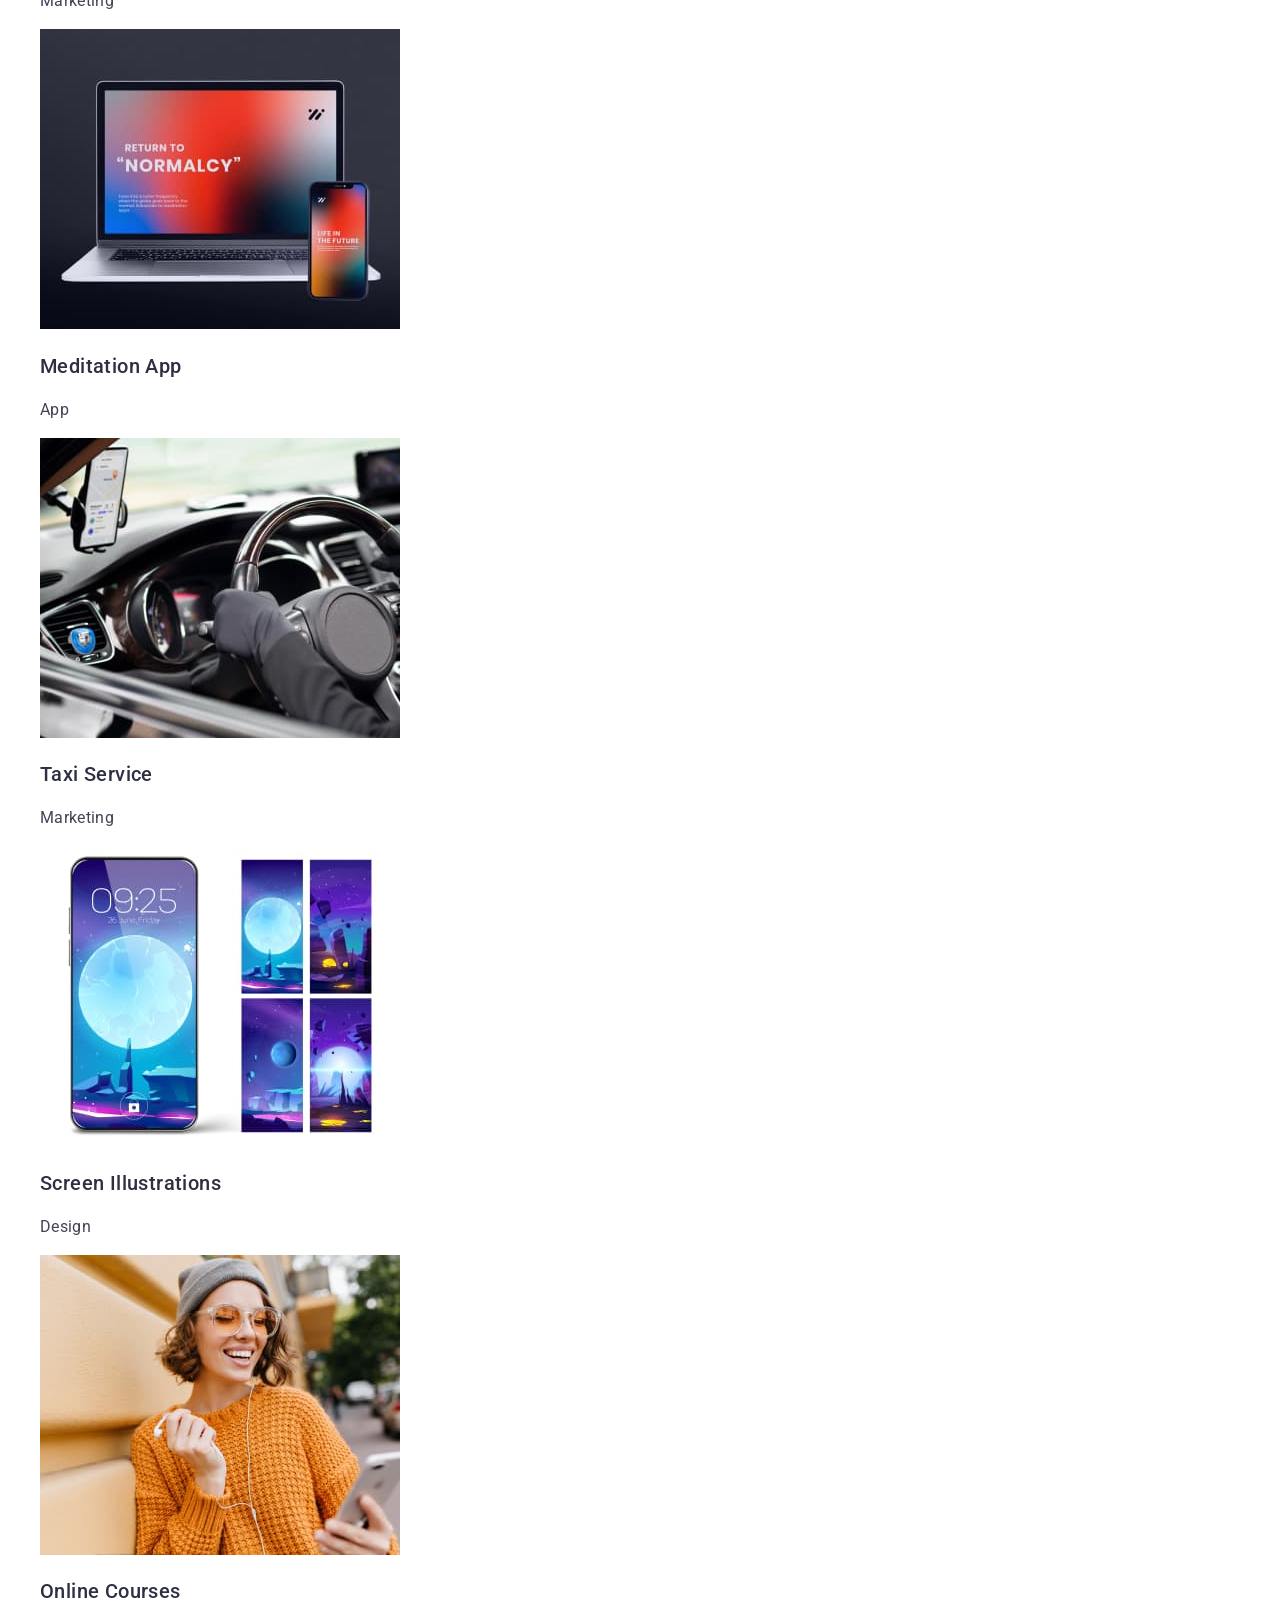
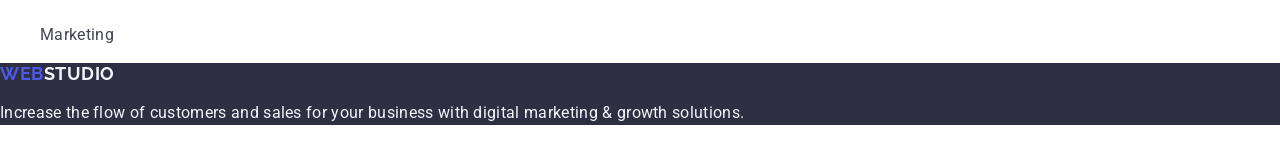
==== commit c35b6db4: "new" ====
--- a/index.html
+++ b/index.html
@@ -1,229 +1,221 @@
 <!DOCTYPE html>
-<html lang="uk">
+<html lang="en">
   <head>
     <meta charset="UTF-8" />
-    <meta http-equiv="X-UA-Compatible" content="IE=edge" />
     <meta name="viewport" content="width=device-width, initial-scale=1.0" />
+    <title>WebStudio</title>
     <link rel="preconnect" href="https://fonts.googleapis.com" />
     <link rel="preconnect" href="https://fonts.gstatic.com" crossorigin />
     <link
-      href="https://fonts.googleapis.com/css2?family=Raleway:wght@700&family=Roboto:wght@400;500;700;900&display=swap"
+      href="https://fonts.googleapis.com/css2?family=Raleway:wght@700&family=Roboto:wght@400;500;700&display=swap"
       rel="stylesheet"
     />
-
     <link
       rel="stylesheet"
-      href="https://cdnjs.cloudflare.com/ajax/libs/modern-normalize/1.1.0/modern-normalize.min.css"
-      integrity="sha512-wpPYUAdjBVSE4KJnH1VR1HeZfpl1ub8YT/NKx4PuQ5NmX2tKuGu6U/JRp5y+Y8XG2tV+wKQpNHVUX03MfMFn9Q=="
-      crossorigin="anonymous"
-      referrerpolicy="no-referrer"
+      href="https://cdnjs.cloudflare.com/ajax/libs/modern-normalize/2.0.0/modern-normalize.min.css"
     />
+
     <link rel="stylesheet" href="./css/styles.css" />
-    <title>WebStudio</title>
   </head>
+
   <body>
-    <header class="port-container">
-      <div class="container main-nav">
-        <nav class="main-nav">
-          <a href="./index.html" class="logo">
-            Web<span class="logo-studio">Studio</span></a
-          >
-          <ul class="nav">
-            <li class="nav-item">
-              <a href="./index.html" class="link-studio current">Студія</a>
-            </li>
-            <li class="nav-item">
-              <a href="./portfolio.html" class="link-portfolio">Портфоліо</a>
-            </li>
-            <li class="nav-item"><a href="#" class="link-item">Контакти</a></li>
-          </ul>
-        </nav>
-        <ul class="contacts-head">
-          <li class="li-mail">
-            <a href="mailto:info@devstudio.com" class="mail"
+    <!-- HEADER -->
+    <header class="page-header">
+      <nav class="page-nav">
+        <a href="./index.html" class="logo link">
+          Web<span class="logo-studio link">Studio</span></a
+        >
+        <ul class="menu list">
+          <li class="menu-item">
+            <a href="./index.html" class="menu-link link">Studio</a>
+          </li>
+          <li class="menu-item">
+            <a href="" class="menu-link link">Portfolio</a>
+          </li>
+          <li class="menu-item">
+            <a href="" class="menu-link link">Contacts</a>
+          </li>
+        </ul>
+      </nav>
+      <!-- CONTACTS -->
+      <address class="header-contacts">
+        <ul class="list">
+          <li>
+            <a href="mailto:info@devstudio.com" class="link contacts"
               >info@devstudio.com</a
             >
           </li>
-          <li class="li-tel">
-            <a href="tel:+38096-111-1111" class="tel"> +38 096 111 11 11</a>
-          </li>
-        </ul>
-      </div>
+          <li>
+            <a href="tel:+110001111111" class="link contacts"
+              >+11 (000) 111-11-11</a
+            >
+          </li>
+        </ul>
+      </address>
     </header>
     <main>
-      <section class="head-section">
-        <div class="container">
-          <h1 class="header">Ефективні рішення для вашого бізнесу</h1>
-          <button type="button" class="button">Замовити послугу</button>
-        </div>
-      </section>
-      <section class="section pad-section">
-        <div class="container">
-          <h2 class="visually-hidden">Наші переваги</h2>
-          <ul class="benefits-ul">
-            <li class="ul-item">
-              
-                <h3 class="li-item">Увага до деталей</h3>
-                <p class="main-text">
-                  Ідейні міркування, і навіть початок повсякденної роботи з
-                  формування позиції.
-                </p>
-              
-            </li>
-            <li class="ul-item">
-             
-                <h3 class="li-item">Пунктуальність</h3>
-                <p class="main-text">
-                  Завдання організації, особливо рамки і місце навчання кадрів
-                  тягне у себе.
-                </p>
-              
-            </li>
-            <li class="ul-item">
-              
-                <h3 class="li-item">Планування</h3>
-                <p class="main-text">
-                  Так само консультація з широким активом значною мірою
-                  зумовлює.
-                </p>
-              
-            </li>
-            <li class="ul-item">
-              
-                <h3 class="li-item">Сучасні технології</h3>
-                <p class="main-text">
-                  Значимість цих проблем настільки очевидна, що реалізація
-                  планових завдань.
-                </p>
-              
-            </li>
-          </ul>
-        </div>
-      </section>
-      <section class="section">
-        
-          <h2 class="what-we-do">Чим ми займаємося</h2>
-          <ul class="third-sec-img">
-            <li class="wwd-img">
-              <img
-                src="./images/img-new.jpg"
-                alt="working_space"
-                width="370"
-                height="294"
-              />
-            </li>
-            <li class="wwd-img">
-              <img
-                src="./images/img-new1.jpg"
-                alt="laptop"
-                width="370"
-                height="294"
-              />
-            </li>
-            <li class="wwd-img">
-              <img
-                src="./images/img-new2.jpg"
-                alt="tablet"
-                width="370"
-                height="294"
-              />
-            </li>
-          </ul>
-        </div>
-      </section>
-      <section class="section team-bg">
-        <div class="container">
-          <h2 class="our-team">Наша команда</h2>
+      <!-- HERO SECTION -->
+      <section class="hero-section">
+        <h1 class="title">Effective Solutions for Your Business</h1>
+        <button type="button" class="hero-button">Order Service</button>
+      </section>
+      <!-- BENEFITS -->
+      <section>
+        <h2>Our Benefits</h2>
+        <ul class="list">
+          <li>
+            <h3 class="benefits-title">Strategy</h3>
+            <p class="benefits-paragraf">
+              Our goal is to identify the business problem to walk away with the
+              perfect and creative solution.
+            </p>
+          </li>
+          <li>
+            <h3 class="benefits-title">Punctuality</h3>
+            <p class="benefits-paragraf">
+              Bring the key message to the brand's audience for the best price
+              within the shortest possible time.
+            </p>
+          </li>
+          <li>
+            <h3 class="benefits-title">Diligence</h3>
+            <p class="benefits-paragraf">
+              Research and confirm brands that present the strongest digital
+              growth opportunities and minimize risk.
+            </p>
+          </li>
+          <li>
+            <h3 class="benefits-title">Technologies</h3>
+            <p class="benefits-paragraf">
+              Design practice focused on digital experiences. We bring forth a
+              deep passion for problem-solving.
+            </p>
+          </li>
+        </ul>
+      </section>
 
-          <ul class="team-ul">
-            <li class="team-card">
-              <img
-                class="team-img"
-                src="./images/igor.jpg"
-                alt="Igor"
-                width="270"
-                height="260"
-                class="igor-img"
-              />
-              <div class="container">
-                <div class="team-container"> 
-<h3 class="name">Ігор Дем'яненко</h3>
-              <p class="job">Product Designer</p>
-                </div>
-              
-            </li>
-            <li class="team-card">
-              <img
-                class="team-img"
-                src="./images/olga.jpg"
-                alt="Olga"
-                width="270"
-                height="260"
-                class="olga-img"
-              />
-              <div class="team-container">
-              <h3 class="name">Ольга Рєпіна</h3>
-              <p class="job">Frontend Developer</p></div>
-            </li>
-            <li class="team-card">
-              <img
-                class="team-img"
-                src="./images/mykola.jpg"
-                alt="Mykola"
-                width="270"
-                height="260"
-                class="mykola-img"
-              />
-              <div class="team-container">
-              <h3 class="name">Микола Тарасов</h3>
-              <p class="job">Marketing</p></div>
-            </li>
-            <li class="team-card">
-              <img
-                class="team-img"
-                src="./images/mykhaylo.jpg"
-                alt="Mykhaylo"
-                width="270"
-                height="260"
-                class="mykhaylo-img"
-              />
-              <div class="team-container">
-              <h3 class="name">Михайло Єрмаков</h3>
-              <p class="job">UI Designer</p></div>
-            </li>
-          </ul>
-        </div>
+      <!-- OUR TEAM -->
+      <section class="team-section">
+        <h2 class="team-header">Our Team</h2>
+        <ul>
+          <li class="list team-list">
+            <img
+              src="./images/mark_guerrero.jpg"
+              alt="Mark Guerrero"
+              width="264"
+              height="260"
+            />
+            <h3 class="team-title">Mark Guerrero</h3>
+            <p class="team-paragraf">Product Designer</p>
+          </li>
+          <li class="list team-list">
+            <img
+              src="./images/tom_ford.jpg"
+              alt="Tom Ford"
+              width="264"
+              height="260"
+            />
+            <h3 class="team-title">Tom Ford</h3>
+            <p class="team-paragraf">Frontend Developer</p>
+          </li>
+          <li class="list team-list">
+            <img
+              src="./images/camila_garcia.jpg"
+              alt="Camila Garcia"
+              width="264"
+              height="260"
+            />
+            <h3 class="team-title">Camila Garcia</h3>
+            <p class="team-paragraf">Marketing</p>
+          </li>
+          <li class="list team-list">
+            <img
+              src="./images/daniel_wilson.jpg"
+              alt="Daniel Wilson"
+              width="264"
+              height="260"
+            />
+            <h3 class="team-title">Daniel Wilson</h3>
+            <p class="team-paragraf">UI Designer</p>
+          </li>
+        </ul>
+      </section>
+      <section>
+        <!-- OUR PORTFOLIO -->
+        <h2 class="portfolio-header">Our Portfolio</h2>
+        <ul class="list">
+          <li>
+            <img
+              src="./images/banking_app.jpg"
+              alt="banking app photo"
+              width="360"
+              height="300"
+            />
+            <h3 class="portfolio-title">Banking App</h3>
+            <p class="portfolio-paragraf">App</p>
+          </li>
+          <li>
+            <img
+              src="./images/cashless_payment.jpg"
+              alt="photo of QR payment"
+              width="360"
+              height="300"
+            />
+            <h3 class="portfolio-title">Cashless Payment</h3>
+            <p class="portfolio-paragraf">Marketing</p>
+          </li>
+          <li>
+            <img
+              src="./images/meditation_app.jpg"
+              alt="photo of meditation app"
+              width="360"
+              height="300"
+            />
+            <h3 class="portfolio-title">Meditation App</h3>
+            <p class="portfolio-paragraf">App</p>
+          </li>
+          <li>
+            <img
+              src="./images/taxi_service.jpg"
+              alt="car photo"
+              width="360"
+              height="300"
+            />
+            <h3 class="portfolio-title">Taxi Service</h3>
+            <p class="portfolio-paragraf">Marketing</p>
+          </li>
+          <li>
+            <img
+              src="./images/screen_illustrations.jpg"
+              alt="screen illustrations photo"
+              width="360"
+              height="300"
+            />
+            <h3 class="portfolio-title">Screen Illustrations</h3>
+            <p class="portfolio-paragraf">Design</p>
+          </li>
+          <li>
+            <img
+              src="./images/online-courses.jpg"
+              alt="photo of a girl"
+              width="360"
+              height="300"
+            />
+            <h3 class="portfolio-title">Online Courses</h3>
+            <p class="portfolio-paragraf">Marketing</p>
+          </li>
+        </ul>
       </section>
     </main>
-    <footer class="footer">
-      <div class="container">
-        <a href="./index.html" class="logo-foot">
-          Web<span class="logo-studio-foot">Studio</span>
-        </a>
-        <address>
-          <ul>
-            <li class="foot-li">
-              <a
-                class="adress"
-                href="https://goo.gl/maps/hvYjM6rdS48BePDG6"
-                target="_blank"
-                rel="noopener noreferrer nofollow"
-                >м. Київ, пр-т Лесі Українки, 26</a
-              >
-            </li>
-            <li class="foot-li">
-              <a href="mailto:info@devstudio.com" class="contact-foot"
-                >info@devstudio.com</a
-              >
-            </li>
-            <li class="foot-li">
-              <a href="tel:+38096-111-1111" class="contact-foot">
-                +38 096 111 11 11</a
-              >
-            </li>
-          </ul>
-        </address>
-      </div>
+    <!-- FOOTER -->
+    <footer class="footer-bg">
+      <a href="./index.html" class="logo link">
+        Web<span class="logo-footer">Studio</span></a
+      >
+      <p class="footer-paragraf">
+        Increase the flow of customers and sales for your business with digital
+        marketing & growth solutions.
+      </p>
     </footer>
   </body>
 </html>
--- a/css/styles.css
+++ b/css/styles.css
@@ -1,437 +1,171 @@
-/* font-family: 'Raleway', sans-serif;
-font-family: 'Roboto', sans-serif;*/
-*,
-*::before,
-*::after {
-  box-sizing: border-box;
+/* General Styles */
+body {
+  font-family: Roboto, sans-serif;
+  color: #434455;
+  background-color: #fff;
 }
-a {
-  color: unset;
+
+.list {
+  list-style-type: none;
+}
+.link {
   text-decoration: none;
 }
-ul {
-  list-style-type: none;
+.header-contacts {
+  font-style: normal;
 }
-h1,
-h2,
-h3,
-p,
-ul {
-  margin: 0px;
-  padding: 0px;
+/* BUTTON */
+.hero-button {
+  cursor: pointer;
+
+  background-color: #4d5ae5;
+
+  font-family: Roboto, sans-serif;
+  font-size: 16px;
+  font-weight: 500;
+  line-height: 1.5;
+  letter-spacing: 0.04em;
+  color: #ffffff;
 }
-:root {
-  --color-primary: #212121;
-  --color-secondary: #757575;
-  --color-bg-dark: #2f303a;
-  --color-bg-team: #f5f4fa;
-  --color-rare: #2196f3;
-  --color-foot: rgba(255, 255, 255, 0.6);
-  --color-brand-dcr: #757575;
-  --color-button-bg: #188ce8;
+.hero-button:hover,
+.hero-button:focus {
+  background-color: #404bbf;
 }
-body {
-  font-family: "Roboto", sans-serif;
-  color: var(--color-primary);
-  background-color: #fff;
-  margin: 0 auto;
+/* Link Styles */
+.logo-studio {
+  color: #2e2f42;
+  font-family: "Raleway", sans-serif;
+  font-size: 18px;
+
+  font-weight: 700;
+  line-height: 1.17; /* 116.667% */
+  letter-spacing: 0.03em;
+  text-transform: uppercase;
 }
-.container {
-  width: 100%;
-  max-width: 1200px;
-  margin: 0 auto;
-  padding-left: 15px;
-  padding-right: 15px;
+.logo {
+  color: #4d5ae5;
+  font-family: "Raleway", sans-serif;
+  font-size: 18px;
+  font-weight: 700;
+  line-height: 1.17; /* 116.667% */
+  letter-spacing: 0.03em;
+  text-transform: uppercase;
 }
-.section {
-  padding-top: 94px;
-  padding-bottom: 94px;
-}
-.pad-section {
-  padding-bottom: 0;
+.logo-footer {
+  color: #f4f4fd;
+  font-family: "Raleway", sans-serif;
+  font-size: 18px;
+  font-weight: 700;
+  line-height: 1.16; /* 116.667% */
+  letter-spacing: 0.03em;
+  text-transform: uppercase;
 }
 
-/*Nav*/
+.menu-link {
+  font-size: 16px;
+  font-weight: 500;
+  line-height: 1.5; /* 150% */
+  letter-spacing: 0.02em;
+  color: #2e2f42;
+}
 
-.button {
-  background-color: var(--color-rare);
-  color: #fff;
-  box-shadow: 0px 4px 4px rgba(0, 0, 0, 0.15);
-  border-radius: 4px;
-  cursor: pointer;
-  font-family: "Roboto", sans-serif;
-  font-style: normal;
+.menu-link:hover,
+.menu-link:focus {
+  color: #404bbf;
+}
+.contacts {
+  font-size: 16px;
+  font-weight: 400;
+  line-height: 1.5; /* 150% */
+  letter-spacing: 0.02em;
+  color: #434455;
+}
+.contacts:hover,
+.contacts:focus {
+  color: #404bbf;
+}
+/* SECTION 1-MAIN */
+.title {
+  font-size: 56px;
+  color: #ffffff;
   font-weight: 700;
+  line-height: 1.07; /* 107.143% */
+  letter-spacing: 0.02em;
+  text-align: center;
+}
+.hero-section {
+  background-color: #2e2f42;
+}
+/* SECTION 2-BENEFITS */
+.benefits-title {
+  font-size: 20px;
+  font-weight: 500;
+  line-height: 1.2; /* 120% */
+  letter-spacing: 0.02em;
+  color: #2e2f42;
+}
+.benefits-paragraf {
   font-size: 16px;
-  line-height: 30px;
-
-  letter-spacing: 0.06em;
-  padding: 10px 32px;
-  border: none;
-}
-.button:hover,
-.button:focus {
-  background-color: var(--color-button-bg);
-}
-.button:active {
-  background-color: var(--color-button-bg);
-}
-.main-nav {
-  display: flex;
-  align-items: center;
-}
-.nav {
-  display: flex;
-  align-items: center;
-}
-.nav-item {
-  margin-right: 50px;
-  display: block;
-}
-.nav-item:last-child {
-  margin-right: 0px;
-}
-.contacts-head {
-  display: flex;
-  margin-left: auto;
-
-  align-items: center;
-}
-.mail:hover,
-.mail:focus,
-.tel:hover,
-.tel:focus {
-  color: var(--color-rare);
-}
-.mail {
-  color: var(--color-secondary);
-  font-weight: 500;
-  font-size: 14px;
-  line-height: 16px;
+  line-height: 1.5; /* 150% */
   letter-spacing: 0.02em;
 }
-.tel {
-  color: var(--color-secondary);
+/* SECTION 3-OUR TEAM */
+.team-section {
+  background-color: #f4f4fd;
+}
+.team-list {
+  background-color: #ffffff;
+}
+.team-header {
+  font-size: 36px;
+  font-weight: 700;
+  line-height: 1.11; /* 111.111% */
+  letter-spacing: 0.02em;
+  text-transform: capitalize;
+  color: #2e2f42;
+  text-align: center;
+}
+.team-title {
+  font-size: 20px;
   font-weight: 500;
-  font-size: 14px;
-  line-height: 16px;
+  line-height: 1.2; /* 120% */
+  letter-spacing: 0.02em;
+  color: #2e2f42;
+}
+.team-paragraf {
+  font-size: 16px;
+  line-height: 1.5; /* 150% */
   letter-spacing: 0.02em;
 }
-.li-tel {
-  margin-left: 50px;
-  display: block;
-  padding: 32px 0;
-}
-.li-mail {
-  display: block;
-  padding: 32px 0;
-}
-
-.logo {
-  font-family: "Raleway", sans-serif;
-  font-size: 26px;
-  line-height: 1.192;
-  letter-spacing: 0.03em;
-  color: var(--color-rare);
-  margin-right: 93px;
-}
-.logo-studio {
-  color: #000;
-}
-.logo-studio-foot {
-  color: #fff;
-}
-
-.link-item,
-.link-studio,
-.link-portfolio {
-  font-weight: 500;
-  font-size: 14px;
-  line-height: 1.142;
+/* SECTION 4-PORTFOLIO */
+.portfolio-header {
+  font-size: 36px;
+  font-weight: 700;
+  line-height: 1.11; /* 111.111% */
   letter-spacing: 0.02em;
-  color: var(--color-primary);
-  padding: 32px 0;
-  display: block;
-}
-.link-item:hover,
-.link-item:focus,
-.link-studio:hover,
-.link-studio:focus,
-.link-portfolio:hover,
-.link-portfolio:focus {
-  color: var(--color-rare);
-}
-.link-studio.current {
-  color: var(--color-rare);
-}
-.link-portfolio.current {
-  color: var(--color-rare);
-}
-/*H1*/
-
-.header {
-  font-weight: 900;
-  font-size: 44px;
-  line-height: 1.363;
-  text-align: center;
-  letter-spacing: 0.06em;
-  text-transform: uppercase;
-  color: #fff;
-  margin-top: 0px;
-  margin-bottom: 30px;
-  max-width: 697px;
-  margin-left: auto;
-  margin-right: auto;
-}
-
-/*Main*/
-
-.visually-hidden {
-  position: absolute;
-  white-space: nowrap;
-  width: 1px;
-  height: 1px;
-  overflow: hidden;
-  border: 0;
-  padding: 0;
-  clip: rect(0 0 0 0);
-  clip-path: inset(50%);
-  margin: -1px;
-}
-.li-item {
-  font-weight: 700;
-  font-size: 14px;
-  line-height: 1.142;
-  letter-spacing: 0.03em;
-  text-transform: uppercase;
-  color: var(--color-primary);
-  margin-bottom: 10px;
-}
-.ul-item:last-child {
-  margin-right: 0;
-}
-.team-card {
-  margin-right: 30px;
-  background-color: #fff;
-  box-shadow: 0px 1px 3px rgba(0, 0, 0, 0.12), 0px 1px 1px rgba(0, 0, 0, 0.14),
-    0px 2px 1px rgba(0, 0, 0, 0.2);
-  border-radius: 0px 0px 4px 4px;
-}
-.team-card:last-child {
-  margin-right: 0;
-}
-/*.team-img {
-  margin-bottom: 30px;}*/
-
-.team-ul {
-  display: flex;
-}
-.team-bg {
-  background-color: var(--color-bg-team);
-}
-
-.main-text,
-.job {
-  font-size: 14px;
-  line-height: 1.714;
-  letter-spacing: 0.03em;
-  color: var(--color-secondary);
-}
-.li-item,
-.main-text {
-  width: 270px;
-}
-.benefits-ul {
-  display: flex;
-}
-.team-container {
-  padding: 30px 0;
+  text-transform: capitalize;
+  color: #2e2f42;
   text-align: center;
 }
-
-.ul-item {
-  width: 270px;
-
-  margin-right: 30px;
+.portfolio-title {
+  font-size: 20px;
+  font-weight: 500;
+  line-height: 1.2; /* 120% */
+  letter-spacing: 0.02em;
+  color: #2e2f42;
 }
-.what-we-do,
-.our-team {
-  font-weight: 700;
-  font-size: 36px;
-  line-height: 1.666;
-  text-align: center;
-  letter-spacing: 0.03em;
-  color: var(--color-primary);
-  margin-bottom: 50px;
+.portfolio-paragraf {
+  font-size: 16px;
+  line-height: 1.5; /* 150% */
+  letter-spacing: 0.02em;
 }
-
-.third-sec-img {
-  display: flex;
-  gap: 30px;
+/* FOOTER */
+.footer-bg {
+  background-color: #2e2f42;
 }
-.wwd-img {
-  display: block;
-  max-width: 100%;
+.footer-paragraf {
+  font-size: 16px;
+  line-height: 1.5;
+  letter-spacing: 0.02em;
+  color: #f4f4fd;
 }
-
-.name,
-.job {
-  font-size: 16px;
-  line-height: 1.187;
-}
-.name {
-  font-weight: 500;
-  margin-bottom: 10px;
-}
-.job {
-  margin: 0px;
-}
-
-/*Footer*/
-
-.contact-foot,
-.adress {
-  font-style: normal;
-  font-size: 14px;
-  line-height: 1.714;
-  letter-spacing: 0.03em;
-}
-.adress {
-  color: #fff;
-}
-.contact-foot {
-  color: var(--color-foot);
-}
-.contact-foot:hover,
-.contact-foot:focus,
-.adress:focus,
-.adress:hover {
-  color: var(--color-rare);
-  cursor: default;
-}
-
-.logo-foot {
-  display: block;
-  margin-bottom: 20px;
-  font-family: "Raleway", sans-serif;
-  font-size: 26px;
-  line-height: 1.192;
-  letter-spacing: 0.03em;
-  color: var(--color-rare);
-}
-.foot-li {
-  margin-bottom: 9px;
-}
-.foot-li:last-child {
-  margin-bottom: 0;
-}
-/*Portfolio*/
-
-.head-section {
-  background-color: var(--color-bg-dark);
-  text-align: center;
-  padding: 200px;
-}
-.footer {
-  background-color: var(--color-bg-dark);
-  padding-top: 60px;
-  padding-bottom: 60px;
-}
-.team {
-  background-color: var(--color-bg-team);
-}
-.brand-name {
-  font-weight: 700;
-  font-size: 18px;
-  line-height: 2;
-  letter-spacing: 0.06em;
-  color: var(--color-primary);
-}
-.brand-description {
-  font-size: 16px;
-  line-height: 1.875;
-  letter-spacing: 0.03em;
-  color: var(--color-brand-dcr);
-}
-
-.b-web-sites,
-.b-apps,
-.b-disign,
-.b-marketing,
-.b-everything {
-  cursor: pointer;
-  background: var(--color-bg-team);
-  border-radius: 4px;
-  font-family: "Roboto", sans-serif;
-  font-weight: 500;
-  font-size: 16px;
-  line-height: 1.625;
-  text-align: center;
-  letter-spacing: 0.03em;
-  color: var(--color-primary);
-  padding: 6px 22px;
-  border: none;
-  display: block;
-}
-.portfolio-li {
-  display: block;
-  margin-right: 8px;
-  padding-top: 94px;
-  padding-bottom: 50px;
-}
-.b-everything:focus,
-.b-everything:hover,
-.b-everything:active,
-.b-web-sites:focus,
-.b-apps:focus,
-.b-disign:focus,
-.b-marketing:focus,
-.b-web-sites:hover,
-.b-apps:hover,
-.b-disign:hover,
-.b-marketing:hover,
-.b-web-sites:active,
-.b-apps:active,
-.b-disign:active,
-.b-marketing:active {
-  background-color: var(--color-rare);
-  box-shadow: 0px 3px 1px rgba(0, 0, 0, 0.1), 0px 1px 2px rgba(0, 0, 0, 0.08),
-    0px 2px 2px rgba(0, 0, 0, 0.12);
-  border-radius: 4px;
-  font-family: "Roboto", sans-serif;
-  font-weight: 500;
-  font-size: 16px;
-  line-height: 1.625;
-  text-align: center;
-  letter-spacing: 0.03em;
-  color: #ffffff;
-}
-.portf-btn {
-  display: flex;
-  align-items: center;
-  justify-content: center;
-}
-.brand-ul {
-  display: flex;
-  flex-wrap: wrap;
-  gap: 30px;
-}
-
-.brand-li {
-  flex-basis: calc((100% - 60px) / 3);
-}
-.brand-li:nth-child(3n) {
-  margin-right: 0;
-}
-.brand-li:nth-last-child(-n + 3) {
-  margin-bottom: 0px;
-}
-.port-container {
-  border-bottom: 1px solid #ececec;
-}
-.brand-container {
-  padding: 20px 24px;
-  border-right: 1px solid #eeeeee;
-  border-left: 1px solid #eeeeee;
-  border-bottom: 1px solid #eeeeee;
-}
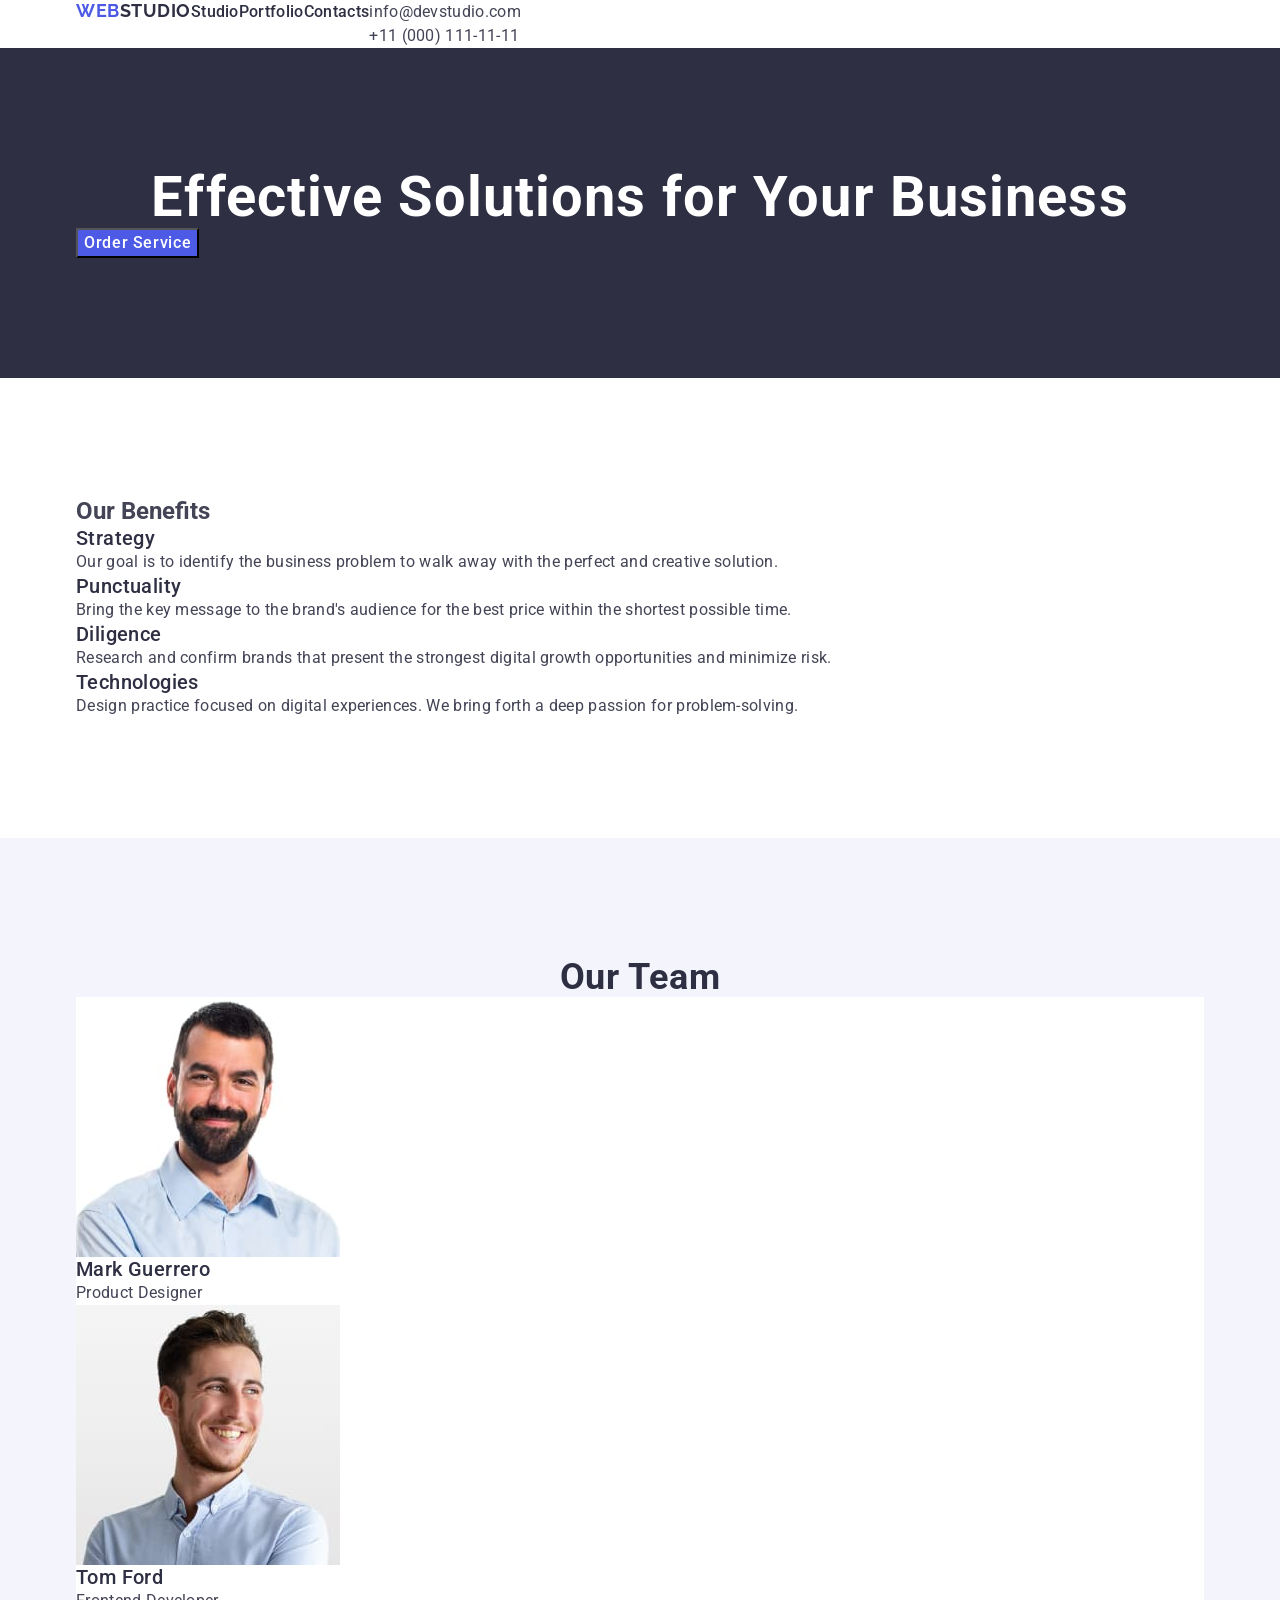
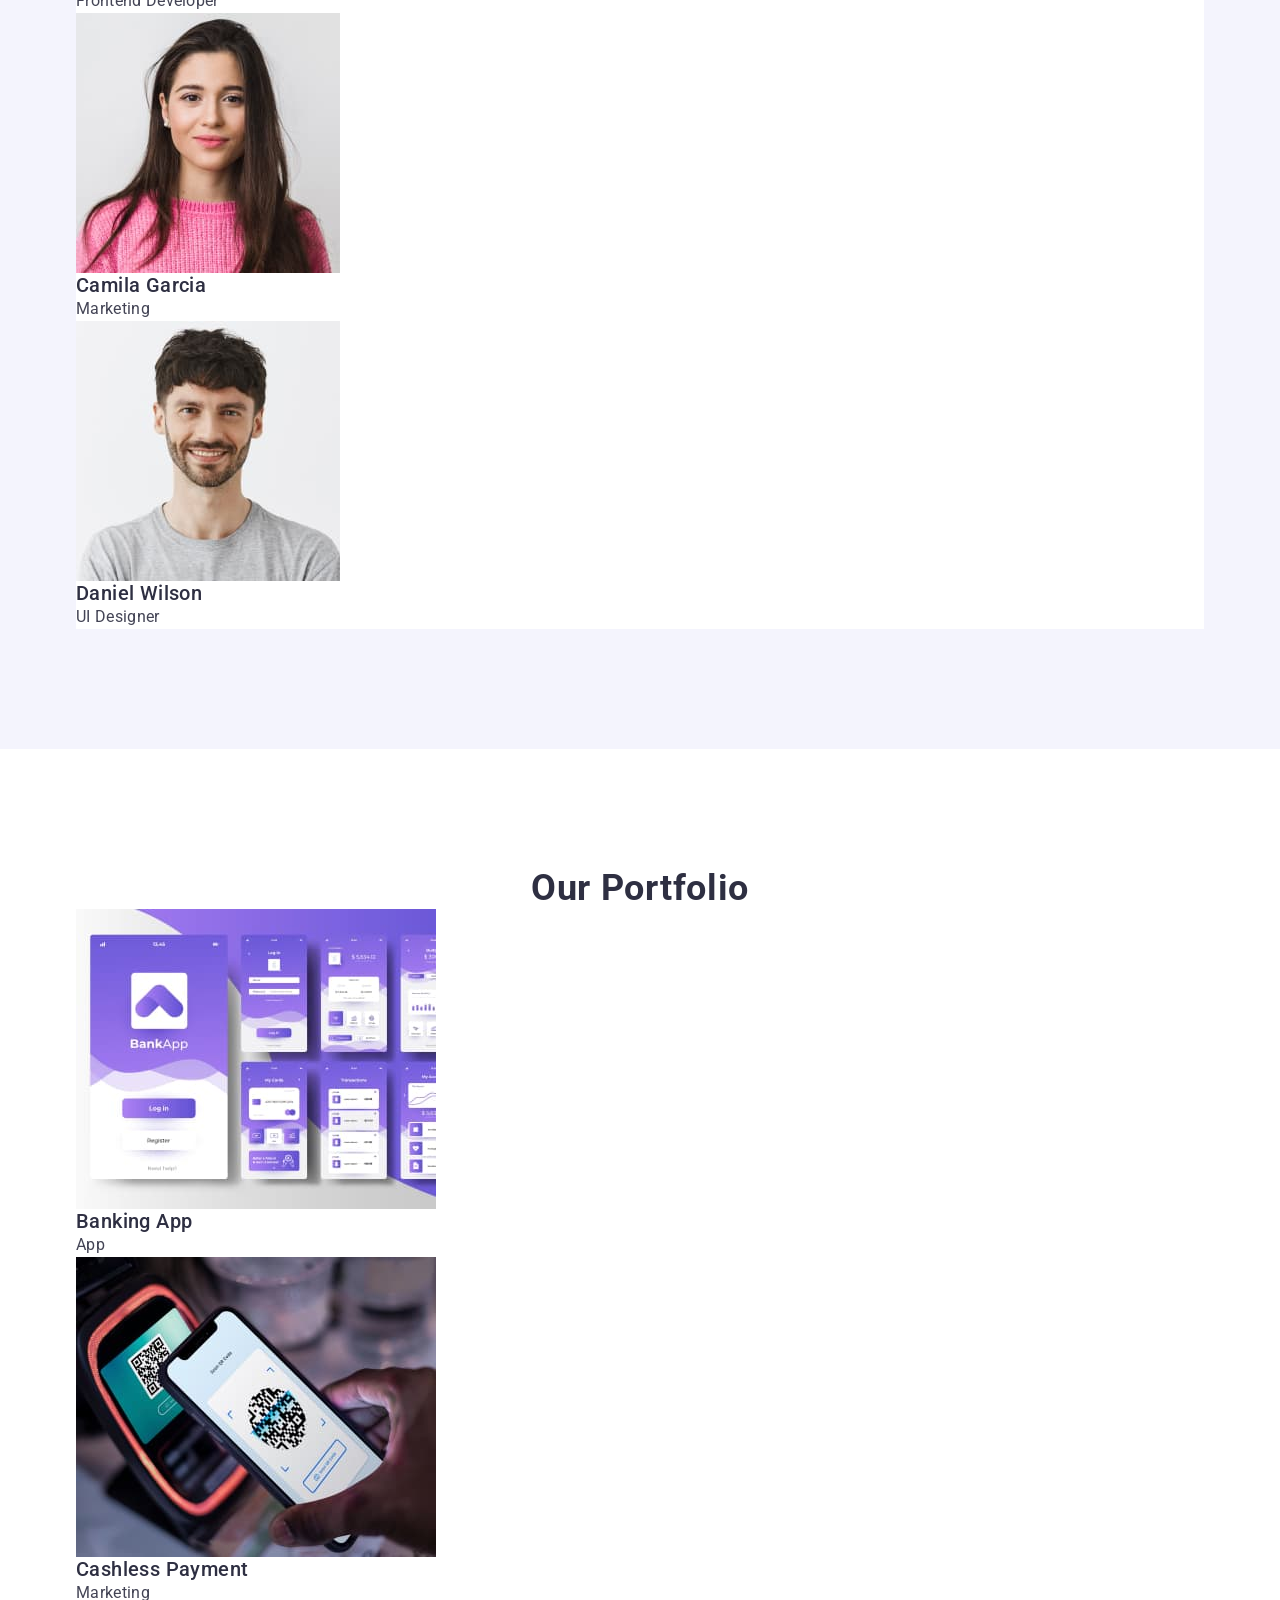
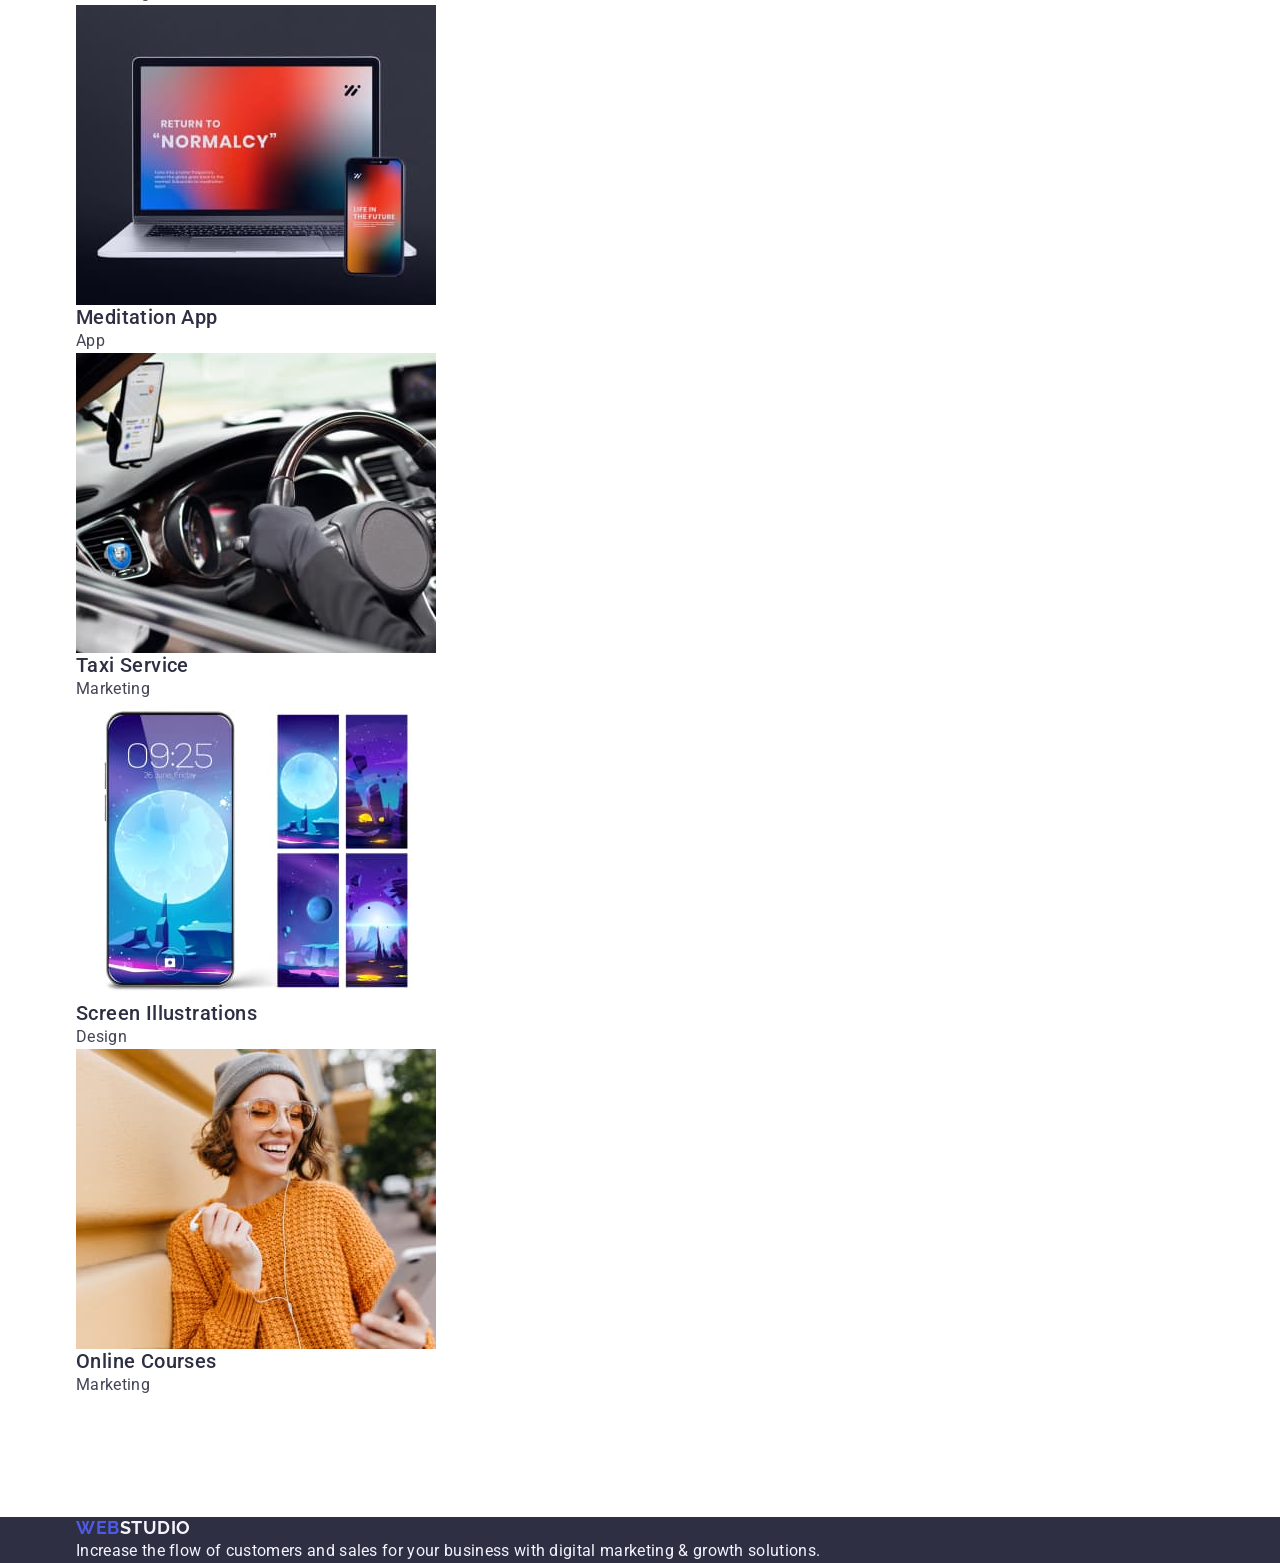
==== commit 6f8240cb: "new" ====
--- a/index.html
+++ b/index.html
@@ -21,201 +21,213 @@
   <body>
     <!-- HEADER -->
     <header class="page-header">
-      <nav class="page-nav">
-        <a href="./index.html" class="logo link">
-          Web<span class="logo-studio link">Studio</span></a
-        >
-        <ul class="menu list">
-          <li class="menu-item">
-            <a href="./index.html" class="menu-link link">Studio</a>
-          </li>
-          <li class="menu-item">
-            <a href="" class="menu-link link">Portfolio</a>
-          </li>
-          <li class="menu-item">
-            <a href="" class="menu-link link">Contacts</a>
-          </li>
-        </ul>
-      </nav>
-      <!-- CONTACTS -->
-      <address class="header-contacts">
-        <ul class="list">
-          <li>
-            <a href="mailto:info@devstudio.com" class="link contacts"
-              >info@devstudio.com</a
-            >
-          </li>
-          <li>
-            <a href="tel:+110001111111" class="link contacts"
-              >+11 (000) 111-11-11</a
-            >
-          </li>
-        </ul>
-      </address>
+      <div class="container header-div">
+        <nav class="page-nav">
+          <a href="./index.html" class="logo link">
+            Web<span class="logo-studio link">Studio</span></a
+          >
+          <ul class="menu list">
+            <li class="menu-item">
+              <a href="./index.html" class="menu-link link">Studio</a>
+            </li>
+            <li class="menu-item">
+              <a href="" class="menu-link link">Portfolio</a>
+            </li>
+            <li class="menu-item">
+              <a href="" class="menu-link link">Contacts</a>
+            </li>
+          </ul>
+        </nav>
+        <!-- CONTACTS -->
+        <address class="header-contacts">
+          <ul class="list">
+            <li>
+              <a href="mailto:info@devstudio.com" class="link contacts"
+                >info@devstudio.com</a
+              >
+            </li>
+            <li>
+              <a href="tel:+110001111111" class="link contacts"
+                >+11 (000) 111-11-11</a
+              >
+            </li>
+          </ul>
+        </address>
+      </div>
     </header>
     <main>
       <!-- HERO SECTION -->
-      <section class="hero-section">
-        <h1 class="title">Effective Solutions for Your Business</h1>
-        <button type="button" class="hero-button">Order Service</button>
+      <section class="hero-section section">
+        <div class="container">
+          <h1 class="title">Effective Solutions for Your Business</h1>
+          <button type="button" class="hero-button">Order Service</button>
+        </div>
       </section>
       <!-- BENEFITS -->
-      <section>
-        <h2>Our Benefits</h2>
-        <ul class="list">
-          <li>
-            <h3 class="benefits-title">Strategy</h3>
-            <p class="benefits-paragraf">
-              Our goal is to identify the business problem to walk away with the
-              perfect and creative solution.
-            </p>
-          </li>
-          <li>
-            <h3 class="benefits-title">Punctuality</h3>
-            <p class="benefits-paragraf">
-              Bring the key message to the brand's audience for the best price
-              within the shortest possible time.
-            </p>
-          </li>
-          <li>
-            <h3 class="benefits-title">Diligence</h3>
-            <p class="benefits-paragraf">
-              Research and confirm brands that present the strongest digital
-              growth opportunities and minimize risk.
-            </p>
-          </li>
-          <li>
-            <h3 class="benefits-title">Technologies</h3>
-            <p class="benefits-paragraf">
-              Design practice focused on digital experiences. We bring forth a
-              deep passion for problem-solving.
-            </p>
-          </li>
-        </ul>
+      <section class="section">
+        <div class="container">
+          <h2>Our Benefits</h2>
+          <ul class="list">
+            <li>
+              <h3 class="benefits-title">Strategy</h3>
+              <p class="benefits-paragraf">
+                Our goal is to identify the business problem to walk away with
+                the perfect and creative solution.
+              </p>
+            </li>
+            <li>
+              <h3 class="benefits-title">Punctuality</h3>
+              <p class="benefits-paragraf">
+                Bring the key message to the brand's audience for the best price
+                within the shortest possible time.
+              </p>
+            </li>
+            <li>
+              <h3 class="benefits-title">Diligence</h3>
+              <p class="benefits-paragraf">
+                Research and confirm brands that present the strongest digital
+                growth opportunities and minimize risk.
+              </p>
+            </li>
+            <li>
+              <h3 class="benefits-title">Technologies</h3>
+              <p class="benefits-paragraf">
+                Design practice focused on digital experiences. We bring forth a
+                deep passion for problem-solving.
+              </p>
+            </li>
+          </ul>
+        </div>
       </section>
 
       <!-- OUR TEAM -->
-      <section class="team-section">
-        <h2 class="team-header">Our Team</h2>
-        <ul>
-          <li class="list team-list">
-            <img
-              src="./images/mark_guerrero.jpg"
-              alt="Mark Guerrero"
-              width="264"
-              height="260"
-            />
-            <h3 class="team-title">Mark Guerrero</h3>
-            <p class="team-paragraf">Product Designer</p>
-          </li>
-          <li class="list team-list">
-            <img
-              src="./images/tom_ford.jpg"
-              alt="Tom Ford"
-              width="264"
-              height="260"
-            />
-            <h3 class="team-title">Tom Ford</h3>
-            <p class="team-paragraf">Frontend Developer</p>
-          </li>
-          <li class="list team-list">
-            <img
-              src="./images/camila_garcia.jpg"
-              alt="Camila Garcia"
-              width="264"
-              height="260"
-            />
-            <h3 class="team-title">Camila Garcia</h3>
-            <p class="team-paragraf">Marketing</p>
-          </li>
-          <li class="list team-list">
-            <img
-              src="./images/daniel_wilson.jpg"
-              alt="Daniel Wilson"
-              width="264"
-              height="260"
-            />
-            <h3 class="team-title">Daniel Wilson</h3>
-            <p class="team-paragraf">UI Designer</p>
-          </li>
-        </ul>
-      </section>
-      <section>
-        <!-- OUR PORTFOLIO -->
-        <h2 class="portfolio-header">Our Portfolio</h2>
-        <ul class="list">
-          <li>
-            <img
-              src="./images/banking_app.jpg"
-              alt="banking app photo"
-              width="360"
-              height="300"
-            />
-            <h3 class="portfolio-title">Banking App</h3>
-            <p class="portfolio-paragraf">App</p>
-          </li>
-          <li>
-            <img
-              src="./images/cashless_payment.jpg"
-              alt="photo of QR payment"
-              width="360"
-              height="300"
-            />
-            <h3 class="portfolio-title">Cashless Payment</h3>
-            <p class="portfolio-paragraf">Marketing</p>
-          </li>
-          <li>
-            <img
-              src="./images/meditation_app.jpg"
-              alt="photo of meditation app"
-              width="360"
-              height="300"
-            />
-            <h3 class="portfolio-title">Meditation App</h3>
-            <p class="portfolio-paragraf">App</p>
-          </li>
-          <li>
-            <img
-              src="./images/taxi_service.jpg"
-              alt="car photo"
-              width="360"
-              height="300"
-            />
-            <h3 class="portfolio-title">Taxi Service</h3>
-            <p class="portfolio-paragraf">Marketing</p>
-          </li>
-          <li>
-            <img
-              src="./images/screen_illustrations.jpg"
-              alt="screen illustrations photo"
-              width="360"
-              height="300"
-            />
-            <h3 class="portfolio-title">Screen Illustrations</h3>
-            <p class="portfolio-paragraf">Design</p>
-          </li>
-          <li>
-            <img
-              src="./images/online-courses.jpg"
-              alt="photo of a girl"
-              width="360"
-              height="300"
-            />
-            <h3 class="portfolio-title">Online Courses</h3>
-            <p class="portfolio-paragraf">Marketing</p>
-          </li>
-        </ul>
+      <section class="team-section section">
+        <div class="container">
+          <h2 class="team-header">Our Team</h2>
+          <ul>
+            <li class="list team-list">
+              <img
+                src="./images/mark_guerrero.jpg"
+                alt="Mark Guerrero"
+                width="264"
+                height="260"
+              />
+              <h3 class="team-title">Mark Guerrero</h3>
+              <p class="team-paragraf">Product Designer</p>
+            </li>
+            <li class="list team-list">
+              <img
+                src="./images/tom_ford.jpg"
+                alt="Tom Ford"
+                width="264"
+                height="260"
+              />
+              <h3 class="team-title">Tom Ford</h3>
+              <p class="team-paragraf">Frontend Developer</p>
+            </li>
+            <li class="list team-list">
+              <img
+                src="./images/camila_garcia.jpg"
+                alt="Camila Garcia"
+                width="264"
+                height="260"
+              />
+              <h3 class="team-title">Camila Garcia</h3>
+              <p class="team-paragraf">Marketing</p>
+            </li>
+            <li class="list team-list">
+              <img
+                src="./images/daniel_wilson.jpg"
+                alt="Daniel Wilson"
+                width="264"
+                height="260"
+              />
+              <h3 class="team-title">Daniel Wilson</h3>
+              <p class="team-paragraf">UI Designer</p>
+            </li>
+          </ul>
+        </div>
+      </section>
+      <!-- OUR PORTFOLIO -->
+      <section class="section">
+        <div class="container">
+          <h2 class="portfolio-header">Our Portfolio</h2>
+          <ul class="list">
+            <li>
+              <img
+                src="./images/banking_app.jpg"
+                alt="banking app photo"
+                width="360"
+                height="300"
+              />
+              <h3 class="portfolio-title">Banking App</h3>
+              <p class="portfolio-paragraf">App</p>
+            </li>
+            <li>
+              <img
+                src="./images/cashless_payment.jpg"
+                alt="photo of QR payment"
+                width="360"
+                height="300"
+              />
+              <h3 class="portfolio-title">Cashless Payment</h3>
+              <p class="portfolio-paragraf">Marketing</p>
+            </li>
+            <li>
+              <img
+                src="./images/meditation_app.jpg"
+                alt="photo of meditation app"
+                width="360"
+                height="300"
+              />
+              <h3 class="portfolio-title">Meditation App</h3>
+              <p class="portfolio-paragraf">App</p>
+            </li>
+            <li>
+              <img
+                src="./images/taxi_service.jpg"
+                alt="car photo"
+                width="360"
+                height="300"
+              />
+              <h3 class="portfolio-title">Taxi Service</h3>
+              <p class="portfolio-paragraf">Marketing</p>
+            </li>
+            <li>
+              <img
+                src="./images/screen_illustrations.jpg"
+                alt="screen illustrations photo"
+                width="360"
+                height="300"
+              />
+              <h3 class="portfolio-title">Screen Illustrations</h3>
+              <p class="portfolio-paragraf">Design</p>
+            </li>
+            <li>
+              <img
+                src="./images/online-courses.jpg"
+                alt="photo of a girl"
+                width="360"
+                height="300"
+              />
+              <h3 class="portfolio-title">Online Courses</h3>
+              <p class="portfolio-paragraf">Marketing</p>
+            </li>
+          </ul>
+        </div>
       </section>
     </main>
     <!-- FOOTER -->
     <footer class="footer-bg">
-      <a href="./index.html" class="logo link">
-        Web<span class="logo-footer">Studio</span></a
-      >
-      <p class="footer-paragraf">
-        Increase the flow of customers and sales for your business with digital
-        marketing & growth solutions.
-      </p>
+      <div class="container">
+        <a href="./index.html" class="logo link">
+          Web<span class="logo-footer">Studio</span></a
+        >
+        <p class="footer-paragraf">
+          Increase the flow of customers and sales for your business with
+          digital marketing & growth solutions.
+        </p>
+      </div>
     </footer>
   </body>
 </html>
--- a/css/styles.css
+++ b/css/styles.css
@@ -11,6 +11,29 @@
 .link {
   text-decoration: none;
 }
+button {
+  cursor: pointer;
+}
+h1,
+h2,
+h3,
+h4,
+h5,
+h6,
+p {
+  margin-top: 0;
+  margin-bottom: 0;
+}
+ul,
+ol {
+  margin-top: 0;
+  margin-bottom: 0;
+  padding-left: 0;
+}
+img {
+  display: block;
+}
+
 .header-contacts {
   font-style: normal;
 }
@@ -137,7 +160,7 @@
   line-height: 1.5; /* 150% */
   letter-spacing: 0.02em;
 }
-/* SECTION 4-PORTFOLIO */
+/* SECTION 4- OUR PORTFOLIO */
 .portfolio-header {
   font-size: 36px;
   font-weight: 700;
@@ -159,6 +182,7 @@
   line-height: 1.5; /* 150% */
   letter-spacing: 0.02em;
 }
+
 /* FOOTER */
 .footer-bg {
   background-color: #2e2f42;
@@ -169,3 +193,26 @@
   letter-spacing: 0.02em;
   color: #f4f4fd;
 }
+/* CONTAINER */
+.container {
+  width: 1158px;
+  max-width: ;
+  padding-left: 15px;
+  padding-right: 15px;
+  margin-left: auto;
+  margin-right: auto;
+}
+
+/* SECTION */
+.section {
+  padding-top: 120px;
+  padding-bottom: 120px;
+}
+/* FLEXBOX */
+.header-div {
+  display: flex;
+}
+.menu,
+.page-nav {
+  display: flex;
+}
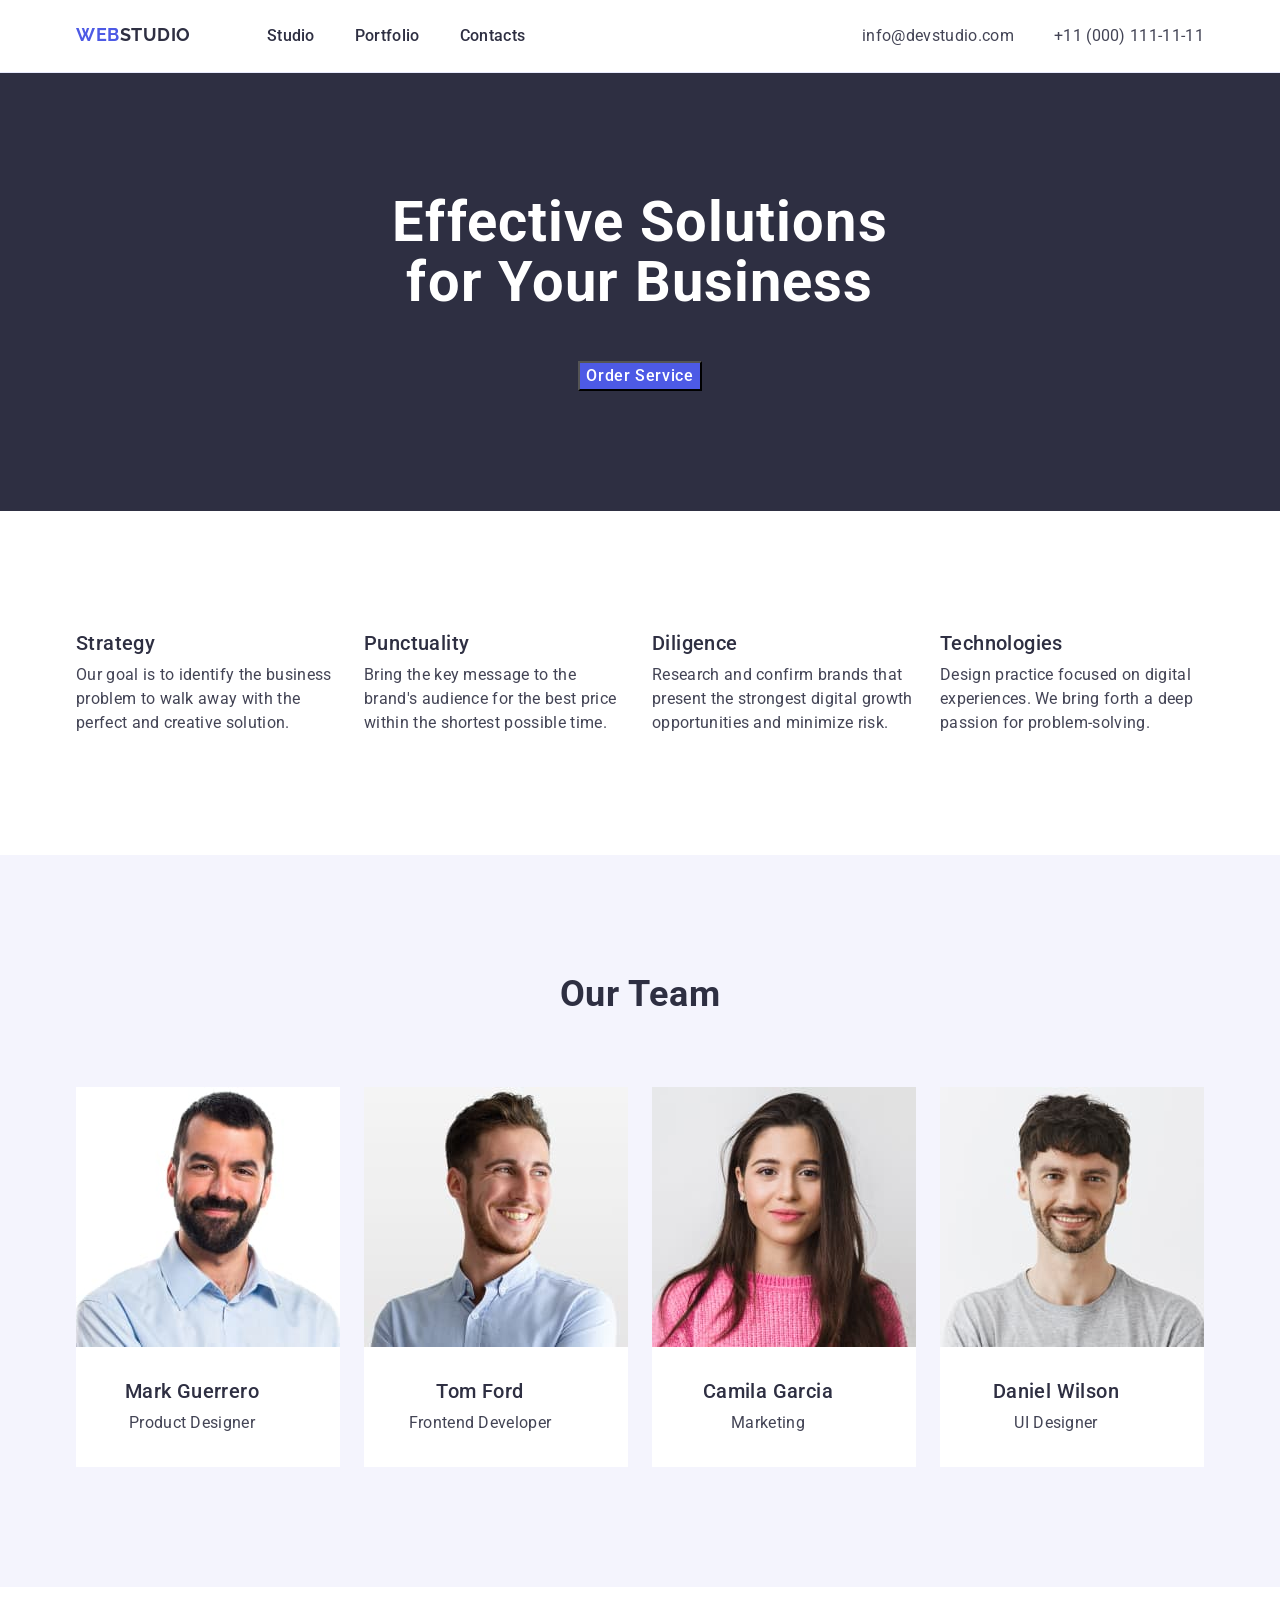
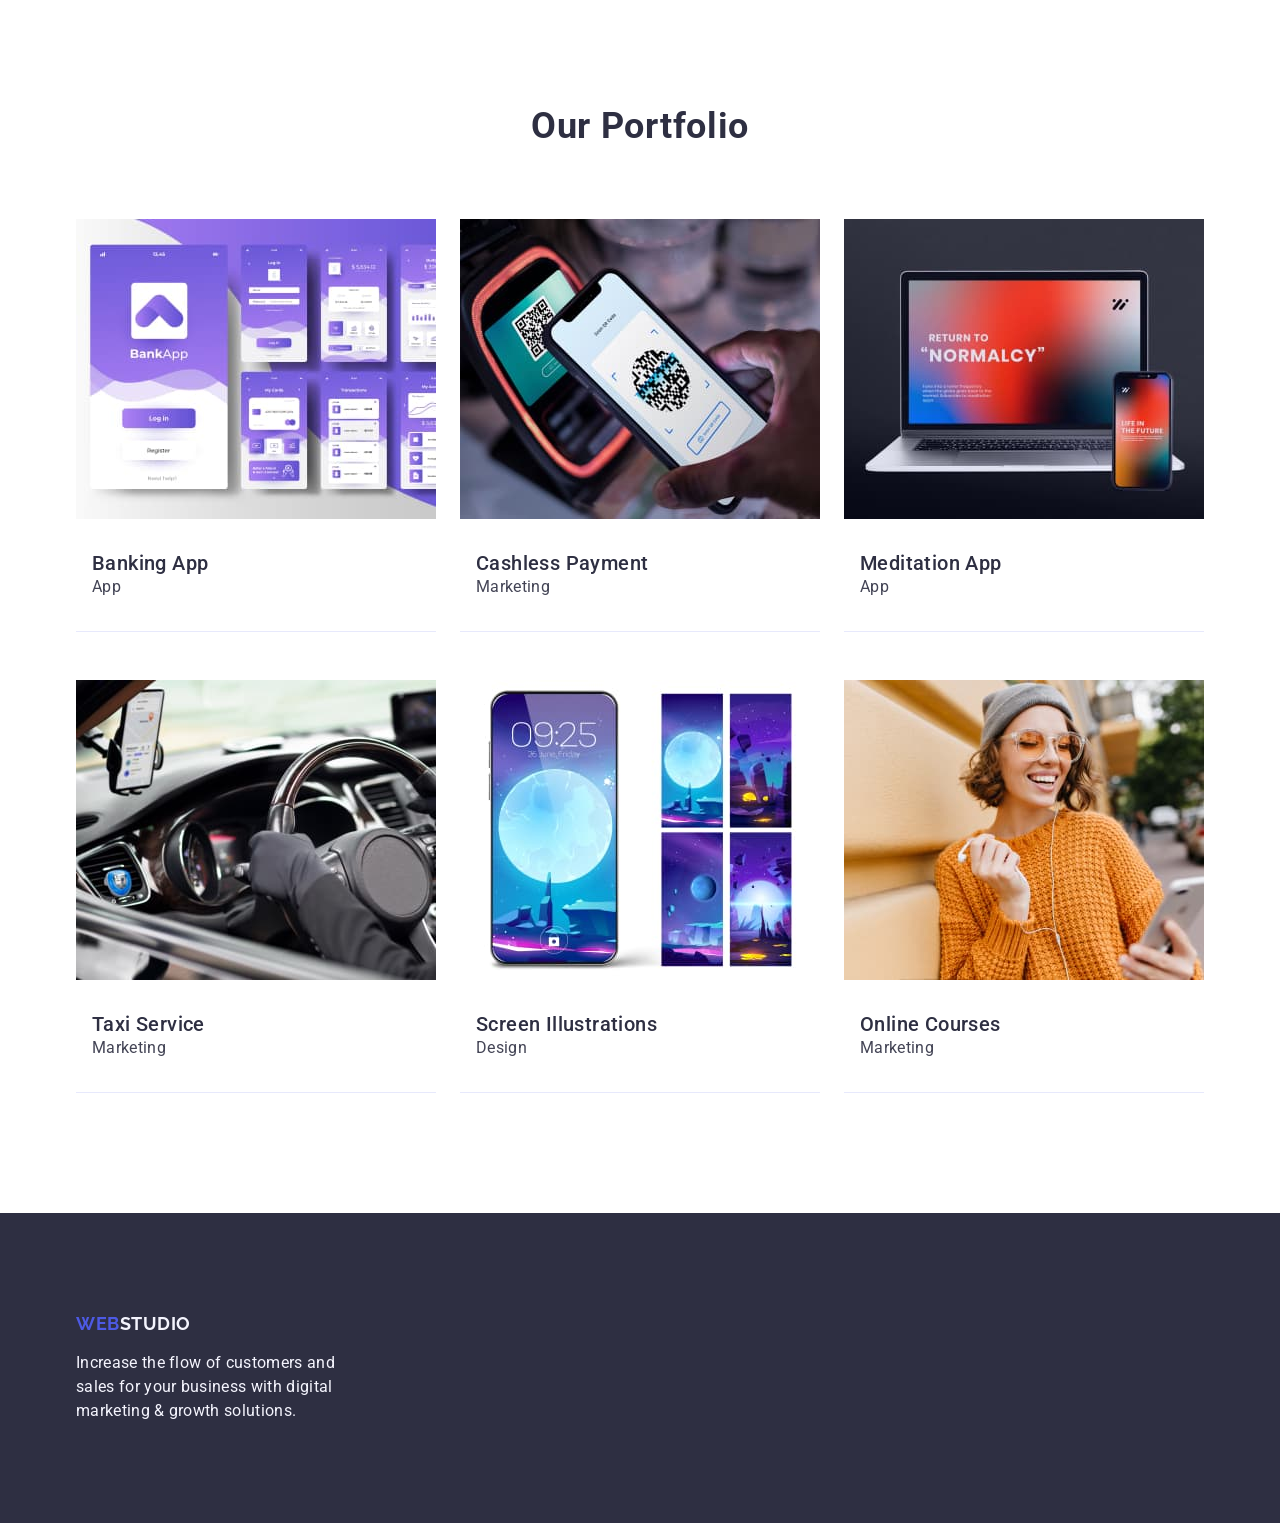
==== commit be0b3b76: "done" ====
--- a/index.html
+++ b/index.html
@@ -24,7 +24,7 @@
       <div class="container header-div">
         <nav class="page-nav">
           <a href="./index.html" class="logo link">
-            Web<span class="logo-studio link">Studio</span></a
+            Web<span class="logo-studio">Studio</span></a
           >
           <ul class="menu list">
             <li class="menu-item">
@@ -40,7 +40,7 @@
         </nav>
         <!-- CONTACTS -->
         <address class="header-contacts">
-          <ul class="list">
+          <ul class="list list-header-cont">
             <li>
               <a href="mailto:info@devstudio.com" class="link contacts"
                 >info@devstudio.com</a
@@ -66,8 +66,8 @@
       <!-- BENEFITS -->
       <section class="section">
         <div class="container">
-          <h2>Our Benefits</h2>
-          <ul class="list">
+          <h2 class="our-benefits-hidden">Our Benefits</h2>
+          <ul class="list benefits-ul">
             <li>
               <h3 class="benefits-title">Strategy</h3>
               <p class="benefits-paragraf">
@@ -104,7 +104,7 @@
       <section class="team-section section">
         <div class="container">
           <h2 class="team-header">Our Team</h2>
-          <ul>
+          <ul class="our-team-ul">
             <li class="list team-list">
               <img
                 src="./images/mark_guerrero.jpg"
@@ -149,10 +149,10 @@
         </div>
       </section>
       <!-- OUR PORTFOLIO -->
-      <section class="section">
+      <section class="section portfolio-section">
         <div class="container">
           <h2 class="portfolio-header">Our Portfolio</h2>
-          <ul class="list">
+          <ul class="list portfolio-ul">
             <li>
               <img
                 src="./images/banking_app.jpg"
--- a/css/styles.css
+++ b/css/styles.css
@@ -37,24 +37,72 @@
 .header-contacts {
   font-style: normal;
 }
+.benefits-ul,
+.portfolio-ul,
+.our-team-ul {
+  column-gap: 24px;
+}
+/* CONTAINER */
+.container {
+  width: 1158px;
+  /* max-width: 100%; */
+  padding-left: 15px;
+  padding-right: 15px;
+  margin-left: auto;
+  margin-right: auto;
+}
+
+/* SECTION */
+.section {
+  padding-top: 120px;
+  padding-bottom: 120px;
+}
+.team-header,
+.portfolio-header {
+  margin-bottom: 72px;
+}
+/* FLEXBOX */
+.header-div {
+  display: flex;
+  justify-content: space-between;
+}
+.menu,
+.page-nav {
+  display: flex;
+}
+.menu {
+  column-gap: 40px;
+}
+.list-header-cont {
+  display: flex;
+  column-gap: 40px;
+}
+
 /* BUTTON */
 .hero-button {
   cursor: pointer;
-
   background-color: #4d5ae5;
-
   font-family: Roboto, sans-serif;
   font-size: 16px;
   font-weight: 500;
   line-height: 1.5;
   letter-spacing: 0.04em;
   color: #ffffff;
+  display: block;
+  margin-left: auto;
+  margin-right: auto;
 }
 .hero-button:hover,
 .hero-button:focus {
   background-color: #404bbf;
 }
-/* Link Styles */
+
+/* HEADER */
+.page-header {
+  padding-top: 24px;
+  padding-bottom: 24px;
+  border-bottom: 1px solid #e7e9fc;
+}
 .logo-studio {
   color: #2e2f42;
   font-family: "Raleway", sans-serif;
@@ -73,6 +121,7 @@
   line-height: 1.17; /* 116.667% */
   letter-spacing: 0.03em;
   text-transform: uppercase;
+  margin-right: 76px;
 }
 .logo-footer {
   color: #f4f4fd;
@@ -107,7 +156,7 @@
 .contacts:focus {
   color: #404bbf;
 }
-/* SECTION 1-MAIN */
+/* SECTION 1-HERO/MAIN */
 .title {
   font-size: 56px;
   color: #ffffff;
@@ -115,17 +164,31 @@
   line-height: 1.07; /* 107.143% */
   letter-spacing: 0.02em;
   text-align: center;
+  width: 496px;
+  margin-left: auto;
+  margin-right: auto;
+  margin-bottom: 48px;
 }
 .hero-section {
   background-color: #2e2f42;
 }
 /* SECTION 2-BENEFITS */
+.benefits-ul {
+  display: flex;
+}
+.benefits-ul li {
+  width: 264px;
+}
+.our-benefits-hidden {
+  display: none;
+}
 .benefits-title {
   font-size: 20px;
   font-weight: 500;
   line-height: 1.2; /* 120% */
   letter-spacing: 0.02em;
   color: #2e2f42;
+  margin-bottom: 8px;
 }
 .benefits-paragraf {
   font-size: 16px;
@@ -133,11 +196,16 @@
   letter-spacing: 0.02em;
 }
 /* SECTION 3-OUR TEAM */
+.our-team-ul {
+  display: flex;
+  flex-wrap: wrap;
+}
 .team-section {
   background-color: #f4f4fd;
 }
 .team-list {
   background-color: #ffffff;
+  padding-bottom: 32px;
 }
 .team-header {
   font-size: 36px;
@@ -154,13 +222,28 @@
   line-height: 1.2; /* 120% */
   letter-spacing: 0.02em;
   color: #2e2f42;
+  margin-top: 32px;
+  margin-bottom: 8px;
 }
 .team-paragraf {
   font-size: 16px;
   line-height: 1.5; /* 150% */
   letter-spacing: 0.02em;
 }
+.team-title,
+.team-paragraf {
+  display: flex;
+  width: 232px;
+  justify-content: center;
+  align-items: center;
+}
+
 /* SECTION 4- OUR PORTFOLIO */
+.portfolio-ul {
+  display: flex;
+  flex-wrap: wrap;
+  row-gap: 48px;
+}
 .portfolio-header {
   font-size: 36px;
   font-weight: 700;
@@ -176,43 +259,33 @@
   line-height: 1.2; /* 120% */
   letter-spacing: 0.02em;
   color: #2e2f42;
+  margin-top: 32px;
 }
 .portfolio-paragraf {
   font-size: 16px;
   line-height: 1.5; /* 150% */
   letter-spacing: 0.02em;
+}
+.portfolio-ul li {
+  border-bottom: 1px solid #e7e9fc;
+  padding-bottom: 32px;
+}
+.portfolio-title,
+.portfolio-paragraf {
+  padding-left: 16px;
 }
 
 /* FOOTER */
 .footer-bg {
   background-color: #2e2f42;
+  padding-top: 100px;
+  padding-bottom: 100px;
 }
 .footer-paragraf {
   font-size: 16px;
   line-height: 1.5;
   letter-spacing: 0.02em;
   color: #f4f4fd;
-}
-/* CONTAINER */
-.container {
-  width: 1158px;
-  max-width: ;
-  padding-left: 15px;
-  padding-right: 15px;
-  margin-left: auto;
-  margin-right: auto;
-}
-
-/* SECTION */
-.section {
-  padding-top: 120px;
-  padding-bottom: 120px;
-}
-/* FLEXBOX */
-.header-div {
-  display: flex;
-}
-.menu,
-.page-nav {
-  display: flex;
-}
+  width: 264px;
+  margin-top: 16px;
+}
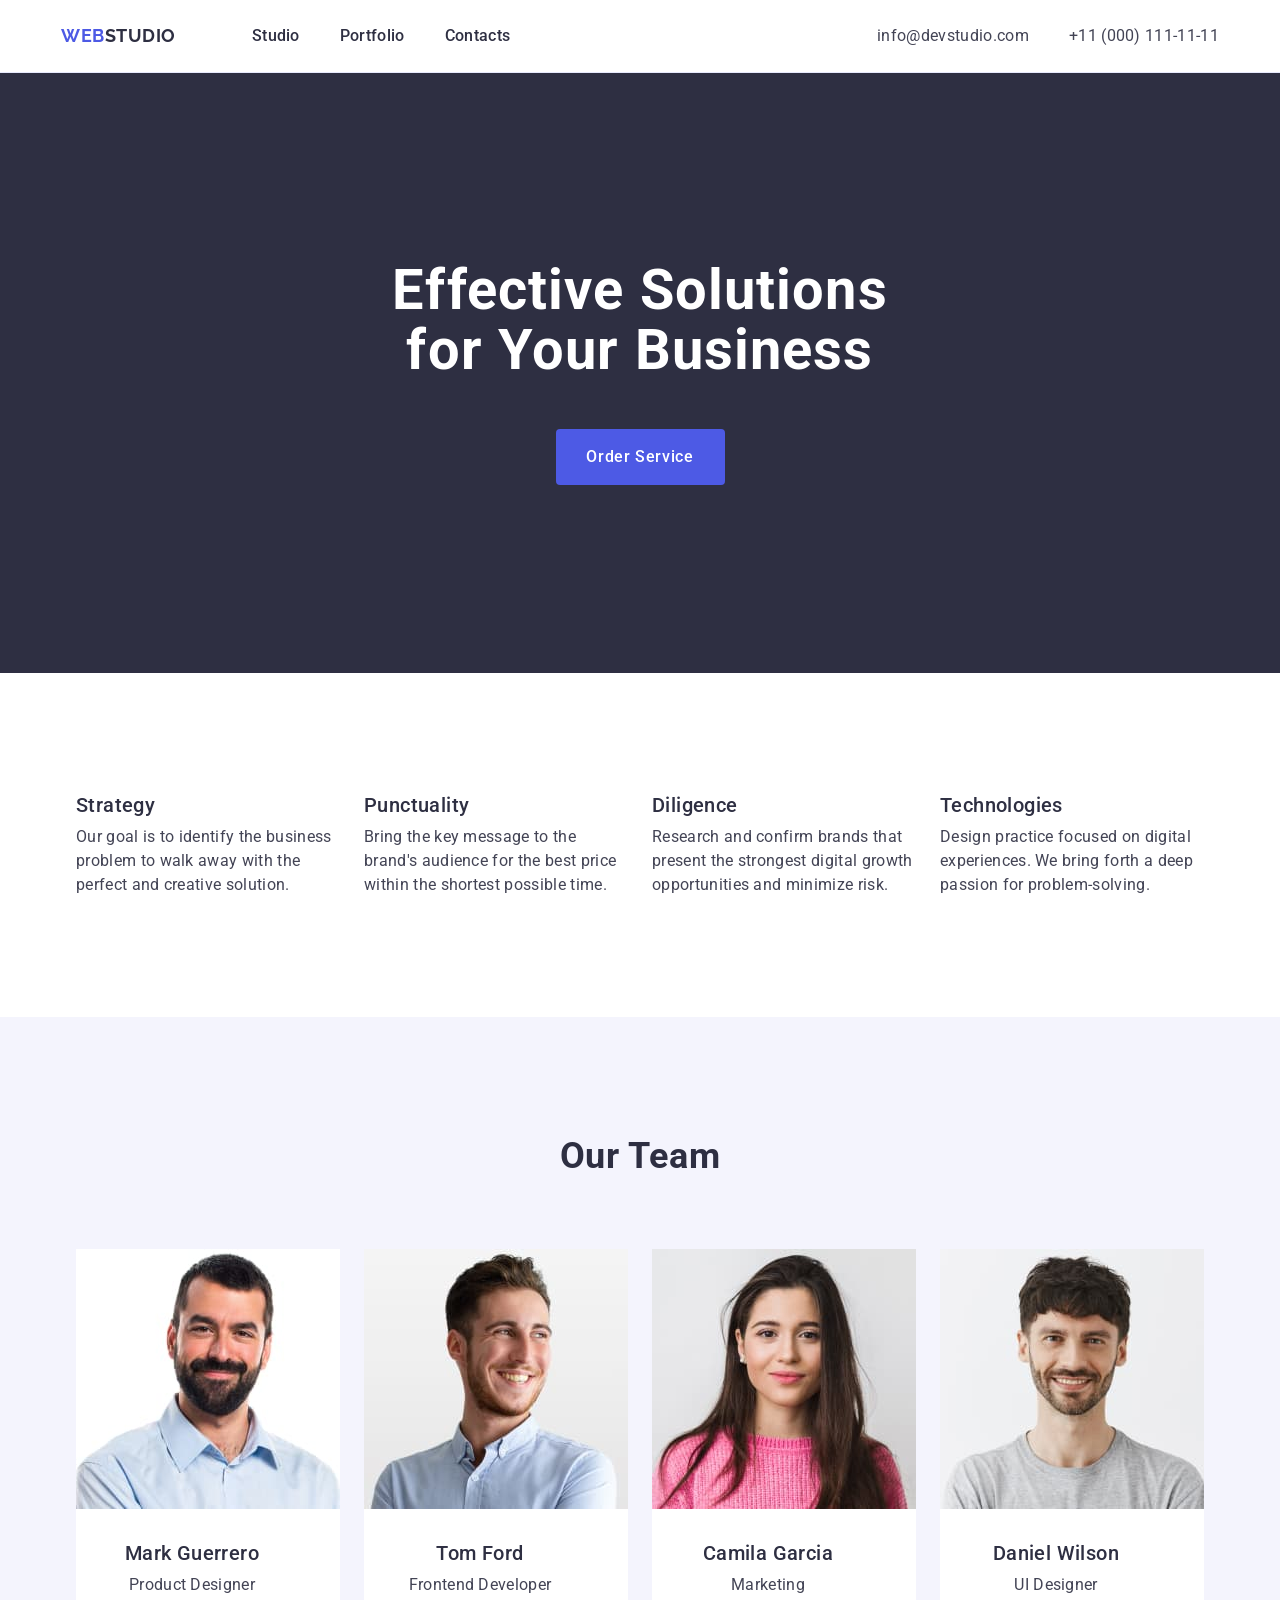
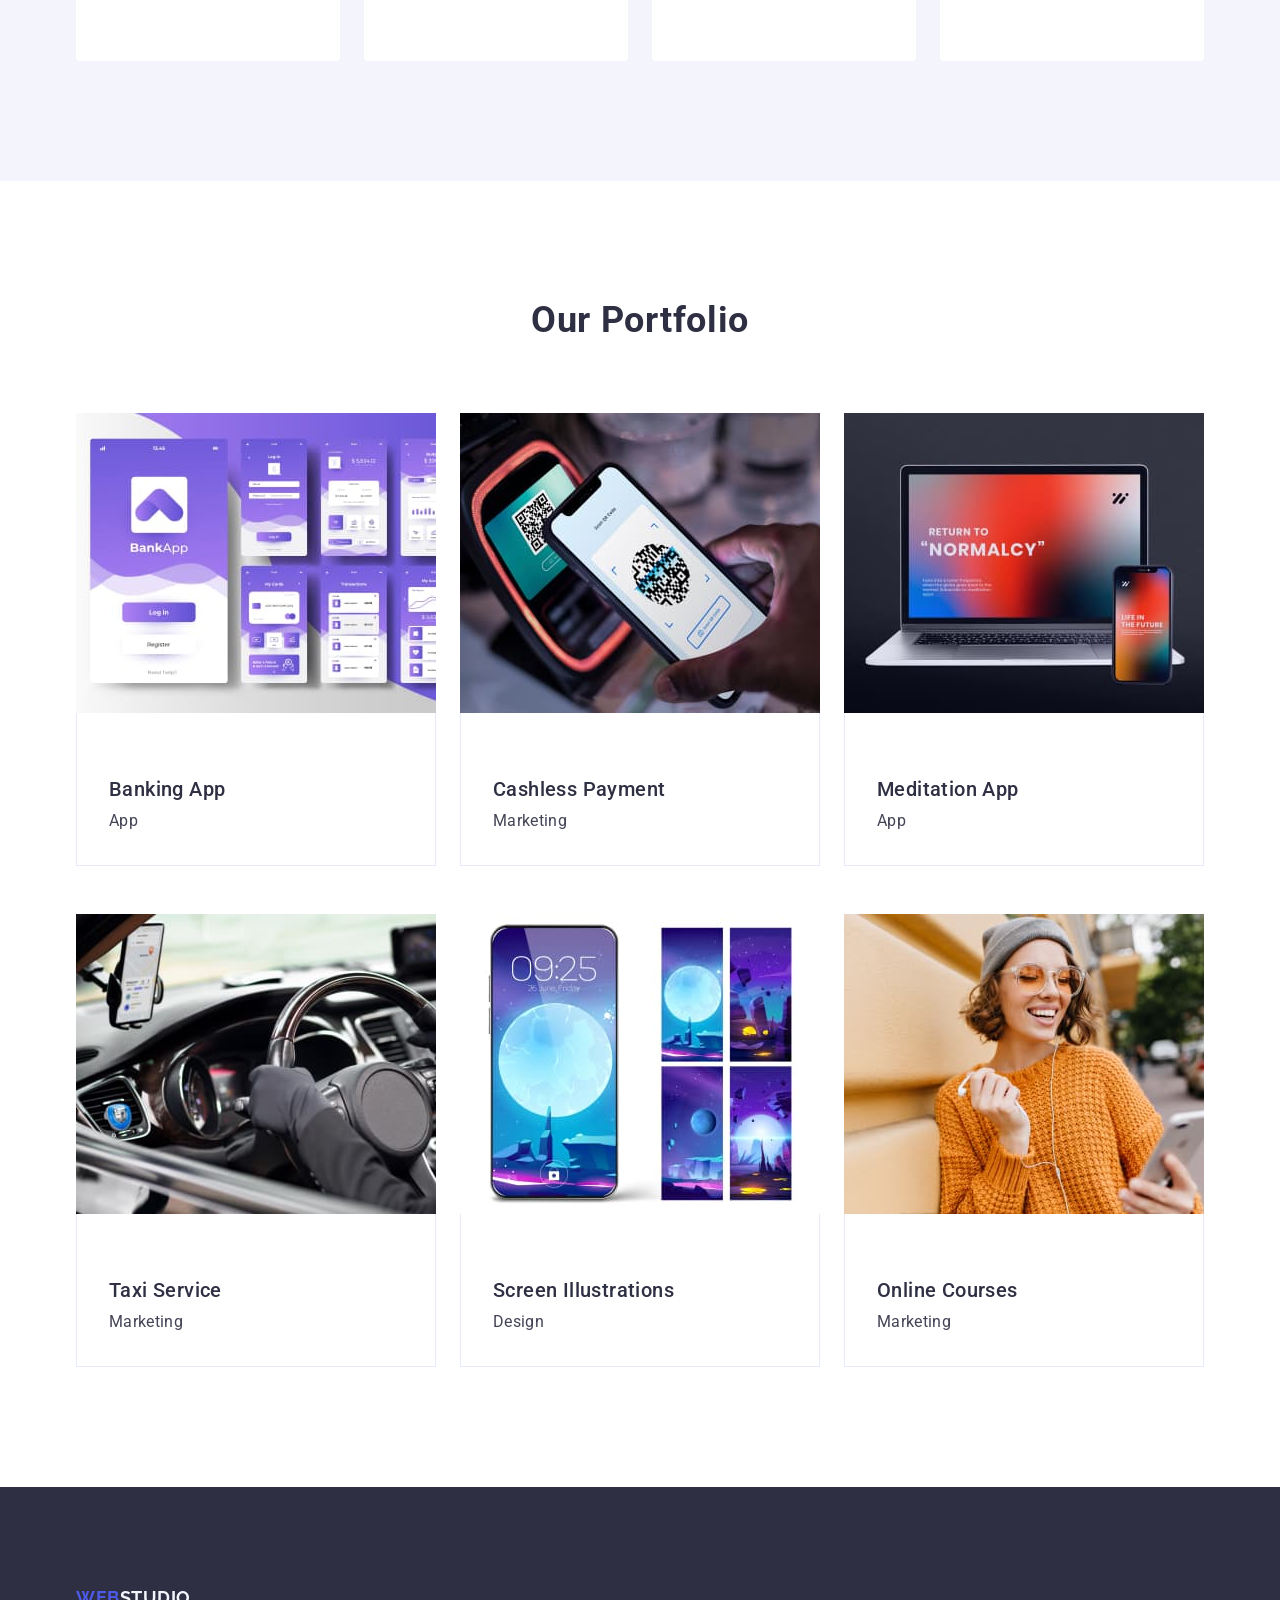
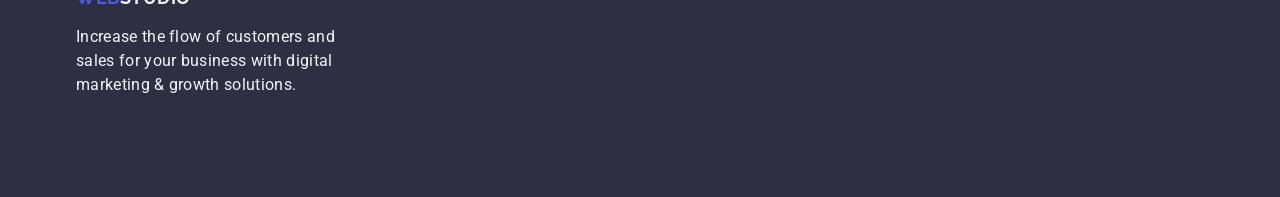
==== commit 4f0dc02a: "omg" ====
--- a/index.html
+++ b/index.html
@@ -23,7 +23,7 @@
     <header class="page-header">
       <div class="container header-div">
         <nav class="page-nav">
-          <a href="./index.html" class="logo link">
+          <a href="./index.html" class="logo-header link">
             Web<span class="logo-studio">Studio</span></a
           >
           <ul class="menu list">
@@ -66,30 +66,30 @@
       <!-- BENEFITS -->
       <section class="section">
         <div class="container">
-          <h2 class="our-benefits-hidden">Our Benefits</h2>
+          <h2 class="visually-hidden">Our Benefits</h2>
           <ul class="list benefits-ul">
-            <li>
+            <li class="benefits-item">
               <h3 class="benefits-title">Strategy</h3>
               <p class="benefits-paragraf">
                 Our goal is to identify the business problem to walk away with
                 the perfect and creative solution.
               </p>
             </li>
-            <li>
+            <li class="benefits-item">
               <h3 class="benefits-title">Punctuality</h3>
               <p class="benefits-paragraf">
                 Bring the key message to the brand's audience for the best price
                 within the shortest possible time.
               </p>
             </li>
-            <li>
+            <li class="benefits-item">
               <h3 class="benefits-title">Diligence</h3>
               <p class="benefits-paragraf">
                 Research and confirm brands that present the strongest digital
                 growth opportunities and minimize risk.
               </p>
             </li>
-            <li>
+            <li class="benefits-item">
               <h3 class="benefits-title">Technologies</h3>
               <p class="benefits-paragraf">
                 Design practice focused on digital experiences. We bring forth a
@@ -112,8 +112,10 @@
                 width="264"
                 height="260"
               />
-              <h3 class="team-title">Mark Guerrero</h3>
-              <p class="team-paragraf">Product Designer</p>
+              <div class="team-content">
+                <h3 class="team-title">Mark Guerrero</h3>
+                <p class="team-paragraf">Product Designer</p>
+              </div>
             </li>
             <li class="list team-list">
               <img
@@ -122,8 +124,10 @@
                 width="264"
                 height="260"
               />
-              <h3 class="team-title">Tom Ford</h3>
-              <p class="team-paragraf">Frontend Developer</p>
+              <div class="team-content">
+                <h3 class="team-title">Tom Ford</h3>
+                <p class="team-paragraf">Frontend Developer</p>
+              </div>
             </li>
             <li class="list team-list">
               <img
@@ -132,8 +136,10 @@
                 width="264"
                 height="260"
               />
-              <h3 class="team-title">Camila Garcia</h3>
-              <p class="team-paragraf">Marketing</p>
+              <div class="team-content">
+                <h3 class="team-title">Camila Garcia</h3>
+                <p class="team-paragraf">Marketing</p>
+              </div>
             </li>
             <li class="list team-list">
               <img
@@ -142,8 +148,10 @@
                 width="264"
                 height="260"
               />
-              <h3 class="team-title">Daniel Wilson</h3>
-              <p class="team-paragraf">UI Designer</p>
+              <div class="team-content">
+                <h3 class="team-title">Daniel Wilson</h3>
+                <p class="team-paragraf">UI Designer</p>
+              </div>
             </li>
           </ul>
         </div>
@@ -153,15 +161,17 @@
         <div class="container">
           <h2 class="portfolio-header">Our Portfolio</h2>
           <ul class="list portfolio-ul">
-            <li>
+            <li class="portfolio-item">
               <img
                 src="./images/banking_app.jpg"
                 alt="banking app photo"
                 width="360"
                 height="300"
               />
-              <h3 class="portfolio-title">Banking App</h3>
-              <p class="portfolio-paragraf">App</p>
+              <div class="porfolio-content">
+                <h3 class="portfolio-title">Banking App</h3>
+                <p class="portfolio-paragraf">App</p>
+              </div>
             </li>
             <li>
               <img
@@ -170,8 +180,10 @@
                 width="360"
                 height="300"
               />
-              <h3 class="portfolio-title">Cashless Payment</h3>
-              <p class="portfolio-paragraf">Marketing</p>
+              <div class="porfolio-content">
+                <h3 class="portfolio-title">Cashless Payment</h3>
+                <p class="portfolio-paragraf">Marketing</p>
+              </div>
             </li>
             <li>
               <img
@@ -180,8 +192,10 @@
                 width="360"
                 height="300"
               />
-              <h3 class="portfolio-title">Meditation App</h3>
-              <p class="portfolio-paragraf">App</p>
+              <div class="porfolio-content">
+                <h3 class="portfolio-title">Meditation App</h3>
+                <p class="portfolio-paragraf">App</p>
+              </div>
             </li>
             <li>
               <img
@@ -190,8 +204,10 @@
                 width="360"
                 height="300"
               />
-              <h3 class="portfolio-title">Taxi Service</h3>
-              <p class="portfolio-paragraf">Marketing</p>
+              <div class="porfolio-content">
+                <h3 class="portfolio-title">Taxi Service</h3>
+                <p class="portfolio-paragraf">Marketing</p>
+              </div>
             </li>
             <li>
               <img
@@ -200,8 +216,10 @@
                 width="360"
                 height="300"
               />
-              <h3 class="portfolio-title">Screen Illustrations</h3>
-              <p class="portfolio-paragraf">Design</p>
+              <div class="porfolio-content">
+                <h3 class="portfolio-title">Screen Illustrations</h3>
+                <p class="portfolio-paragraf">Design</p>
+              </div>
             </li>
             <li>
               <img
@@ -210,8 +228,10 @@
                 width="360"
                 height="300"
               />
-              <h3 class="portfolio-title">Online Courses</h3>
-              <p class="portfolio-paragraf">Marketing</p>
+              <div class="porfolio-content">
+                <h3 class="portfolio-title">Online Courses</h3>
+                <p class="portfolio-paragraf">Marketing</p>
+              </div>
             </li>
           </ul>
         </div>
@@ -220,8 +240,8 @@
     <!-- FOOTER -->
     <footer class="footer-bg">
       <div class="container">
-        <a href="./index.html" class="logo link">
-          Web<span class="logo-footer">Studio</span></a
+        <a href="./index.html" class="logo-footer link">
+          Web<span class="logo-footer-span">Studio</span></a
         >
         <p class="footer-paragraf">
           Increase the flow of customers and sales for your business with
--- a/css/styles.css
+++ b/css/styles.css
@@ -37,15 +37,15 @@
 .header-contacts {
   font-style: normal;
 }
-.benefits-ul,
+
 .portfolio-ul,
 .our-team-ul {
-  column-gap: 24px;
+  gap: 24px;
 }
 /* CONTAINER */
 .container {
   width: 1158px;
-  /* max-width: 100%; */
+  max-width: 100%;
   padding-left: 15px;
   padding-right: 15px;
   margin-left: auto;
@@ -61,21 +61,34 @@
 .portfolio-header {
   margin-bottom: 72px;
 }
+.visually-hidden {
+  clip: rect(0 0 0 0);
+  clip-path: inset(50%);
+  height: 1px;
+  overflow: hidden;
+  position: absolute;
+  white-space: nowrap;
+  width: 1px;
+}
 /* FLEXBOX */
 .header-div {
   display: flex;
   justify-content: space-between;
+  padding: 24px 0;
+}
+.page-nav {
+  align-items: center;
 }
 .menu,
 .page-nav {
   display: flex;
 }
 .menu {
-  column-gap: 40px;
+  gap: 40px;
 }
 .list-header-cont {
   display: flex;
-  column-gap: 40px;
+  gap: 40px;
 }
 
 /* BUTTON */
@@ -91,6 +104,10 @@
   display: block;
   margin-left: auto;
   margin-right: auto;
+  min-width: 169px;
+  height: 56px;
+  border: none;
+  border-radius: 4px;
 }
 .hero-button:hover,
 .hero-button:focus {
@@ -99,21 +116,21 @@
 
 /* HEADER */
 .page-header {
-  padding-top: 24px;
-  padding-bottom: 24px;
+  /* padding-top: 24px;
+  padding-bottom: 24px; */
   border-bottom: 1px solid #e7e9fc;
 }
 .logo-studio {
   color: #2e2f42;
   font-family: "Raleway", sans-serif;
   font-size: 18px;
-
   font-weight: 700;
   line-height: 1.17; /* 116.667% */
   letter-spacing: 0.03em;
   text-transform: uppercase;
 }
-.logo {
+.logo-header,
+.logo-footer {
   color: #4d5ae5;
   font-family: "Raleway", sans-serif;
   font-size: 18px;
@@ -123,7 +140,7 @@
   text-transform: uppercase;
   margin-right: 76px;
 }
-.logo-footer {
+.logo-footer-span {
   color: #f4f4fd;
   font-family: "Raleway", sans-serif;
   font-size: 18px;
@@ -164,24 +181,24 @@
   line-height: 1.07; /* 107.143% */
   letter-spacing: 0.02em;
   text-align: center;
-  width: 496px;
+  max-width: 496px;
   margin-left: auto;
   margin-right: auto;
   margin-bottom: 48px;
 }
 .hero-section {
   background-color: #2e2f42;
+  padding: 188px 0;
 }
 /* SECTION 2-BENEFITS */
 .benefits-ul {
   display: flex;
-}
-.benefits-ul li {
+  gap: 24px;
+}
+.benefits-item {
   width: 264px;
 }
-.our-benefits-hidden {
-  display: none;
-}
+
 .benefits-title {
   font-size: 20px;
   font-weight: 500;
@@ -206,6 +223,8 @@
 .team-list {
   background-color: #ffffff;
   padding-bottom: 32px;
+  width: calc((100%-72px) / 4);
+  border-radius: 0px 0px 4px 4px;
 }
 .team-header {
   font-size: 36px;
@@ -222,13 +241,14 @@
   line-height: 1.2; /* 120% */
   letter-spacing: 0.02em;
   color: #2e2f42;
-  margin-top: 32px;
+  text-align: center;
   margin-bottom: 8px;
 }
 .team-paragraf {
   font-size: 16px;
   line-height: 1.5; /* 150% */
   letter-spacing: 0.02em;
+  text-align: center;
 }
 .team-title,
 .team-paragraf {
@@ -237,6 +257,9 @@
   justify-content: center;
   align-items: center;
 }
+.team-content {
+  padding: 32px 0;
+}
 
 /* SECTION 4- OUR PORTFOLIO */
 .portfolio-ul {
@@ -260,19 +283,24 @@
   letter-spacing: 0.02em;
   color: #2e2f42;
   margin-top: 32px;
+  margin-bottom: 8px;
 }
 .portfolio-paragraf {
   font-size: 16px;
   line-height: 1.5; /* 150% */
   letter-spacing: 0.02em;
 }
-.portfolio-ul li {
-  border-bottom: 1px solid #e7e9fc;
-  padding-bottom: 32px;
+.portfolio-item {
+  width: calc((100% - 48px) / 3);
 }
 .portfolio-title,
 .portfolio-paragraf {
   padding-left: 16px;
+}
+.porfolio-content {
+  padding: 32px 16px;
+  border: 1px solid #e7e9fc;
+  border-top: none;
 }
 
 /* FOOTER */
@@ -287,5 +315,8 @@
   letter-spacing: 0.02em;
   color: #f4f4fd;
   width: 264px;
-  margin-top: 16px;
-}
+}
+.logo-footer {
+  display: inline-block;
+  margin-bottom: 16px;
+}
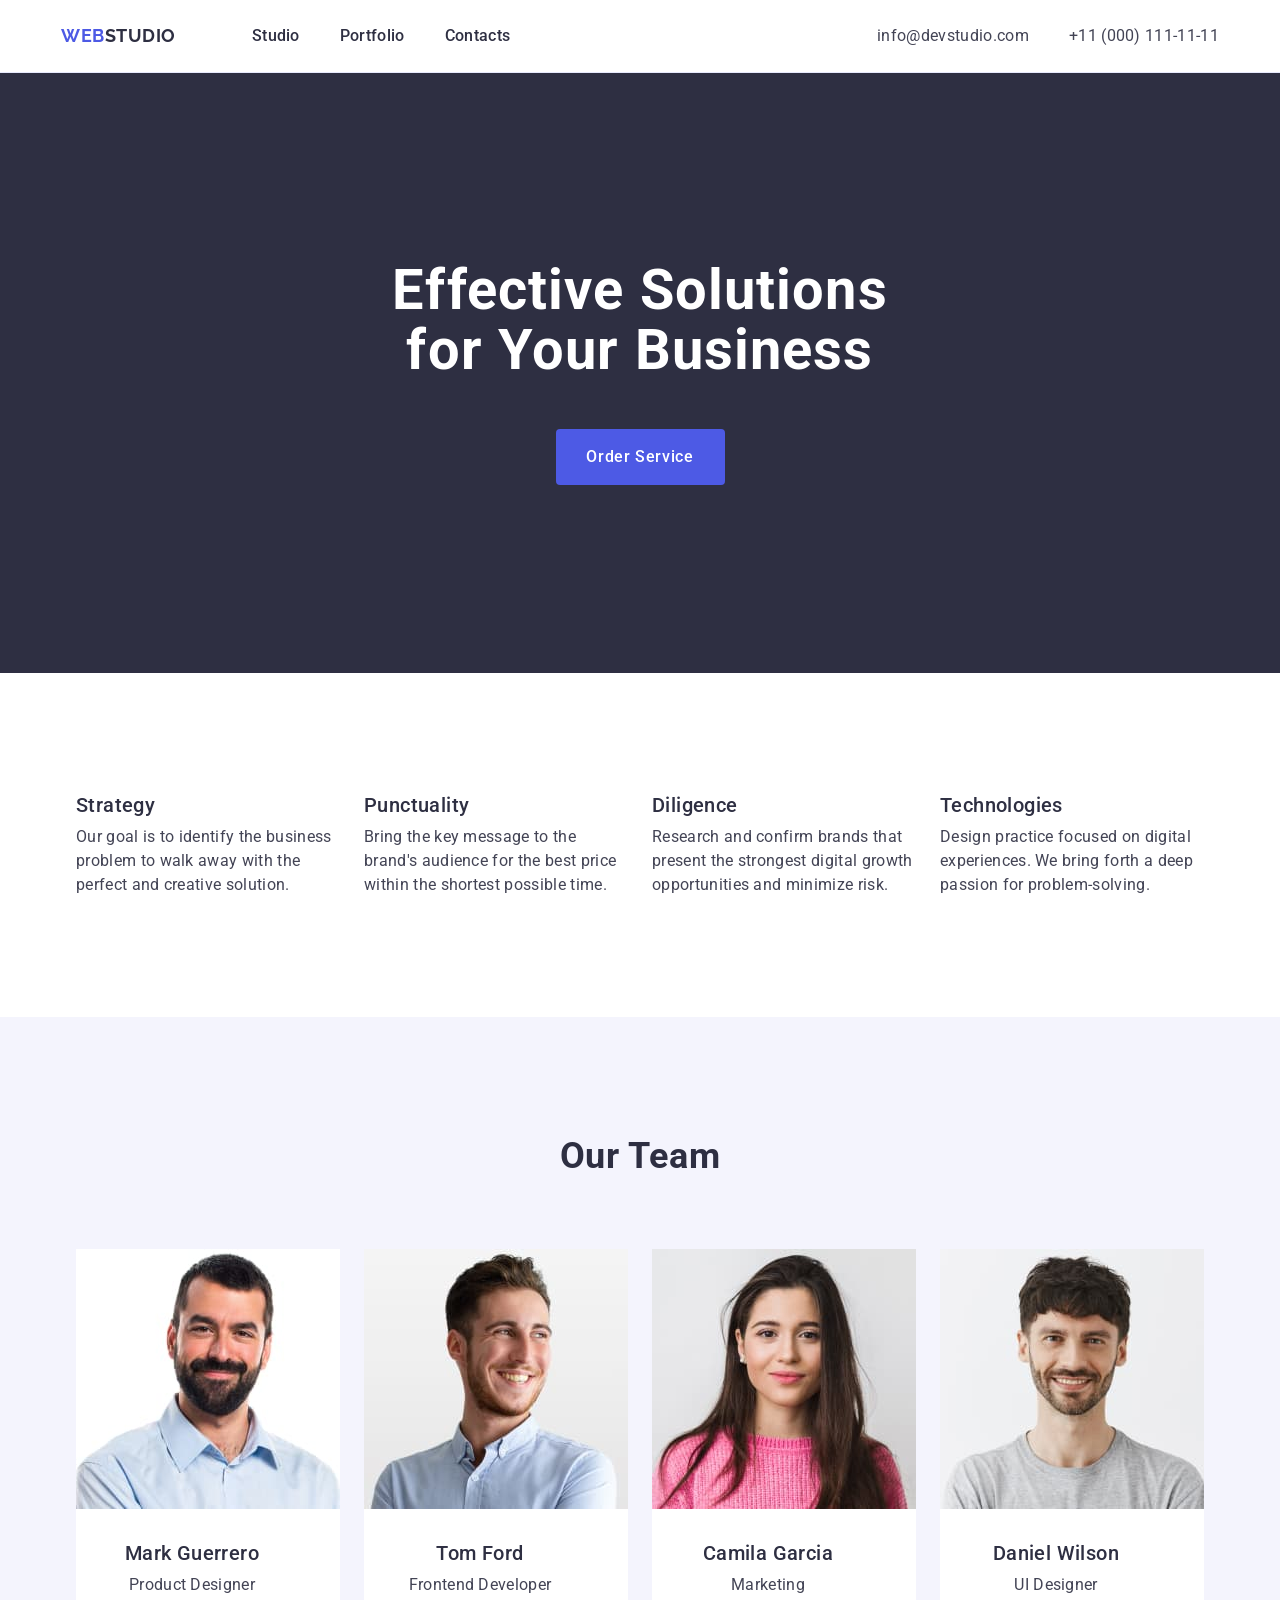
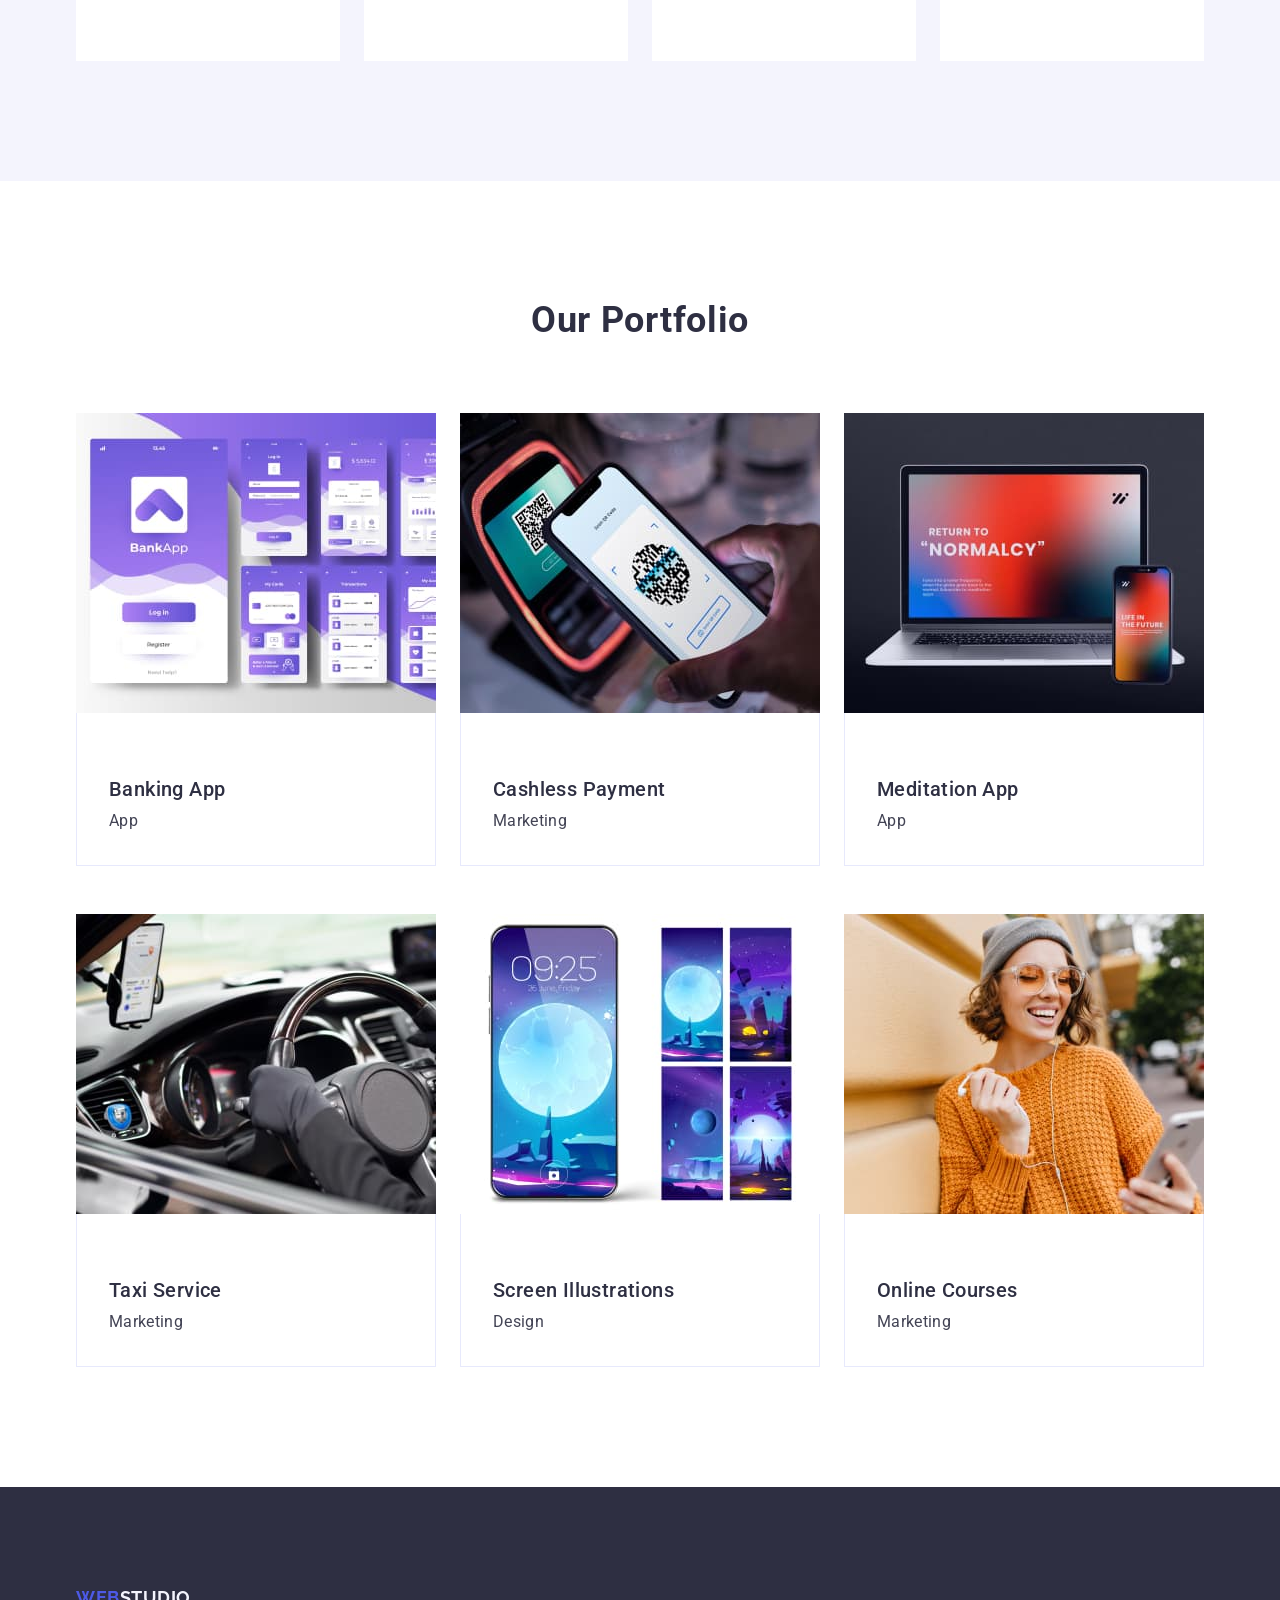
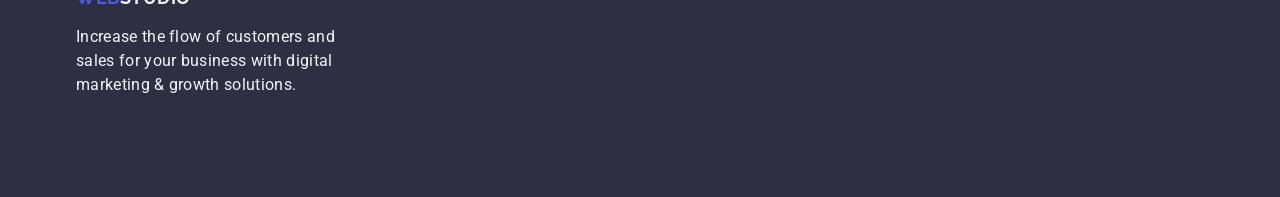
==== commit 00176b59: "hope" ====
--- a/index.html
+++ b/index.html
@@ -173,7 +173,7 @@
                 <p class="portfolio-paragraf">App</p>
               </div>
             </li>
-            <li>
+            <li class="portfolio-item">
               <img
                 src="./images/cashless_payment.jpg"
                 alt="photo of QR payment"
@@ -185,7 +185,7 @@
                 <p class="portfolio-paragraf">Marketing</p>
               </div>
             </li>
-            <li>
+            <li class="portfolio-item">
               <img
                 src="./images/meditation_app.jpg"
                 alt="photo of meditation app"
@@ -197,7 +197,7 @@
                 <p class="portfolio-paragraf">App</p>
               </div>
             </li>
-            <li>
+            <li class="portfolio-item">
               <img
                 src="./images/taxi_service.jpg"
                 alt="car photo"
@@ -209,7 +209,7 @@
                 <p class="portfolio-paragraf">Marketing</p>
               </div>
             </li>
-            <li>
+            <li class="portfolio-item">
               <img
                 src="./images/screen_illustrations.jpg"
                 alt="screen illustrations photo"
@@ -221,7 +221,7 @@
                 <p class="portfolio-paragraf">Design</p>
               </div>
             </li>
-            <li>
+            <li class="portfolio-item">
               <img
                 src="./images/online-courses.jpg"
                 alt="photo of a girl"
--- a/css/styles.css
+++ b/css/styles.css
@@ -46,10 +46,10 @@
 .container {
   width: 1158px;
   max-width: 100%;
-  padding-left: 15px;
-  padding-right: 15px;
+
   margin-left: auto;
   margin-right: auto;
+  padding: 0 15px;
 }
 
 /* SECTION */
@@ -61,15 +61,21 @@
 .portfolio-header {
   margin-bottom: 72px;
 }
+
 .visually-hidden {
+  position: absolute;
+  width: 1px;
+  height: 1px;
+  margin: -1px;
+  border: 0;
+  padding: 0;
+
+  white-space: nowrap;
+  clip-path: inset(100%);
   clip: rect(0 0 0 0);
-  clip-path: inset(50%);
-  height: 1px;
   overflow: hidden;
-  position: absolute;
-  white-space: nowrap;
-  width: 1px;
-}
+}
+
 /* FLEXBOX */
 .header-div {
   display: flex;
@@ -156,6 +162,7 @@
   line-height: 1.5; /* 150% */
   letter-spacing: 0.02em;
   color: #2e2f42;
+  padding: 24px 0;
 }
 
 .menu-link:hover,
@@ -223,8 +230,10 @@
 .team-list {
   background-color: #ffffff;
   padding-bottom: 32px;
-  width: calc((100%-72px) / 4);
+   width: calc((100% - 3 * 24px) / 4)
+
   border-radius: 0px 0px 4px 4px;
+  width: calc((100% - 72px) / 4);
 }
 .team-header {
   font-size: 36px;
